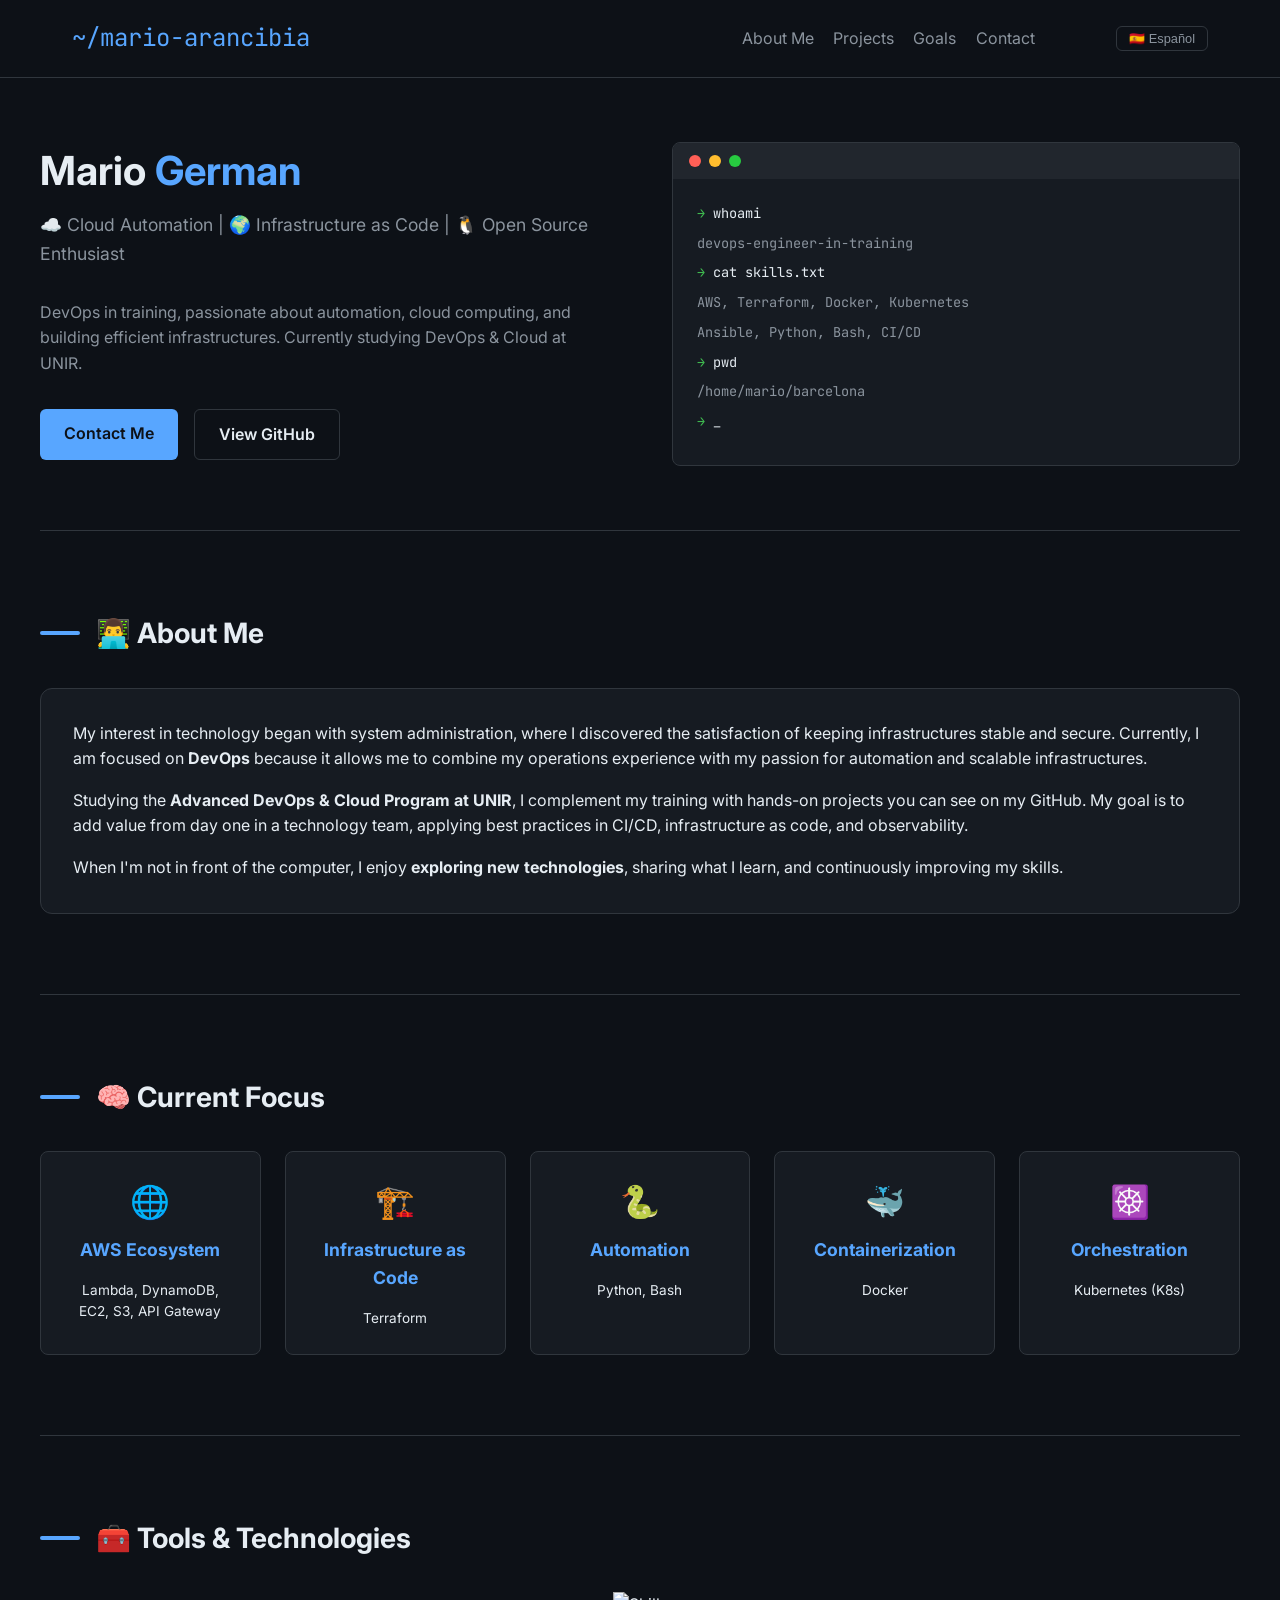
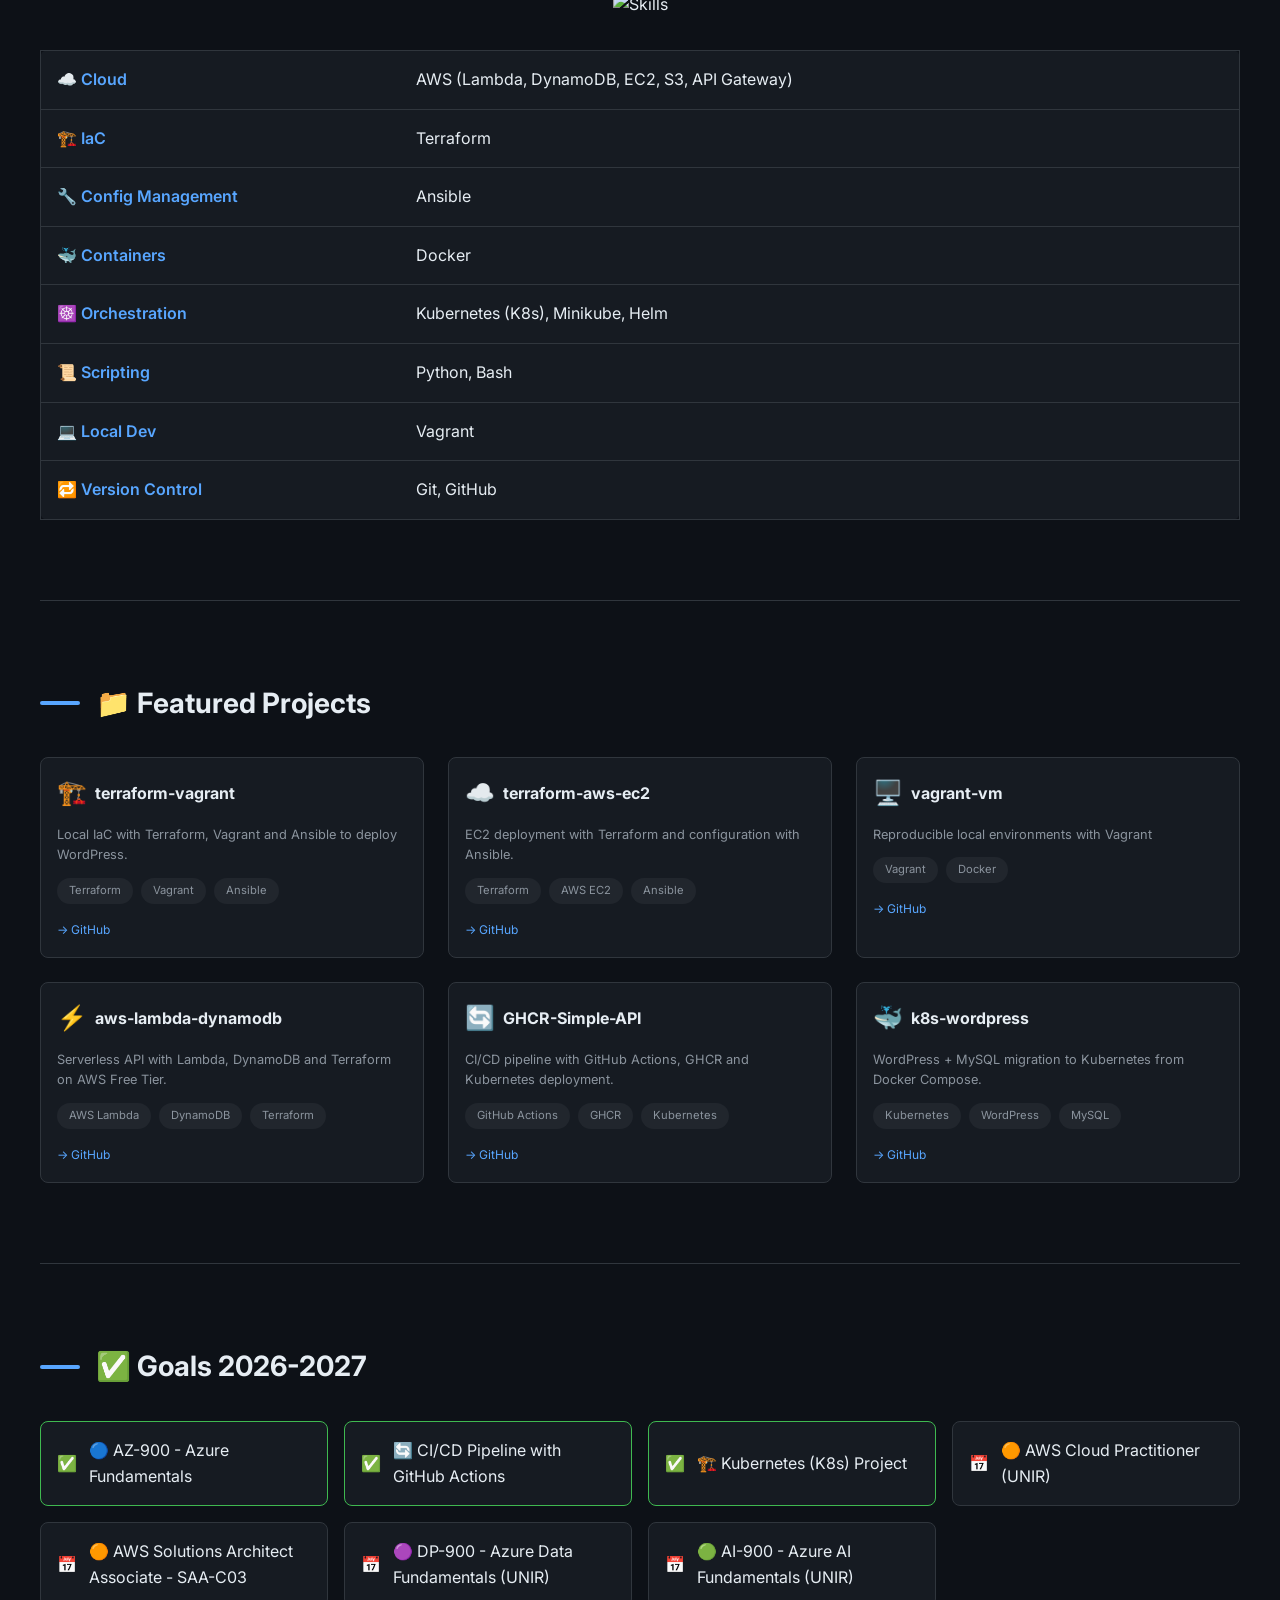
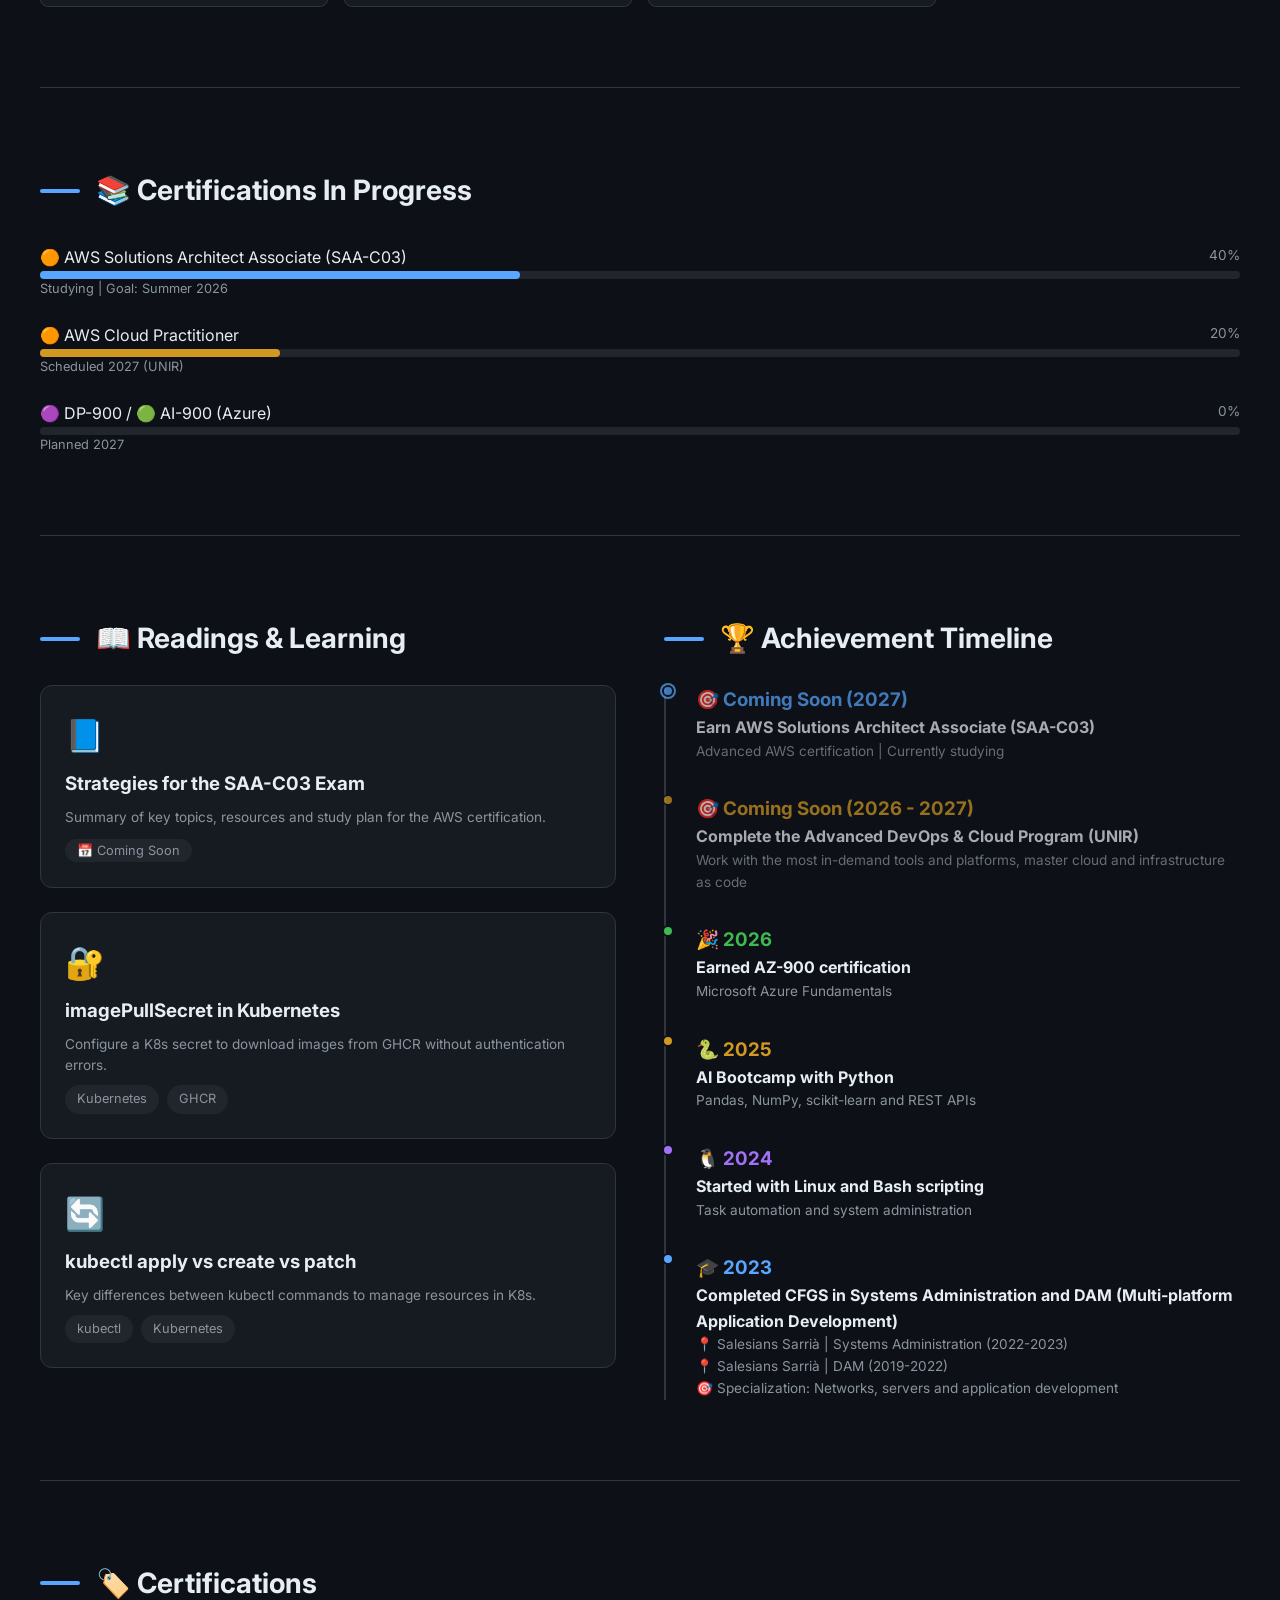
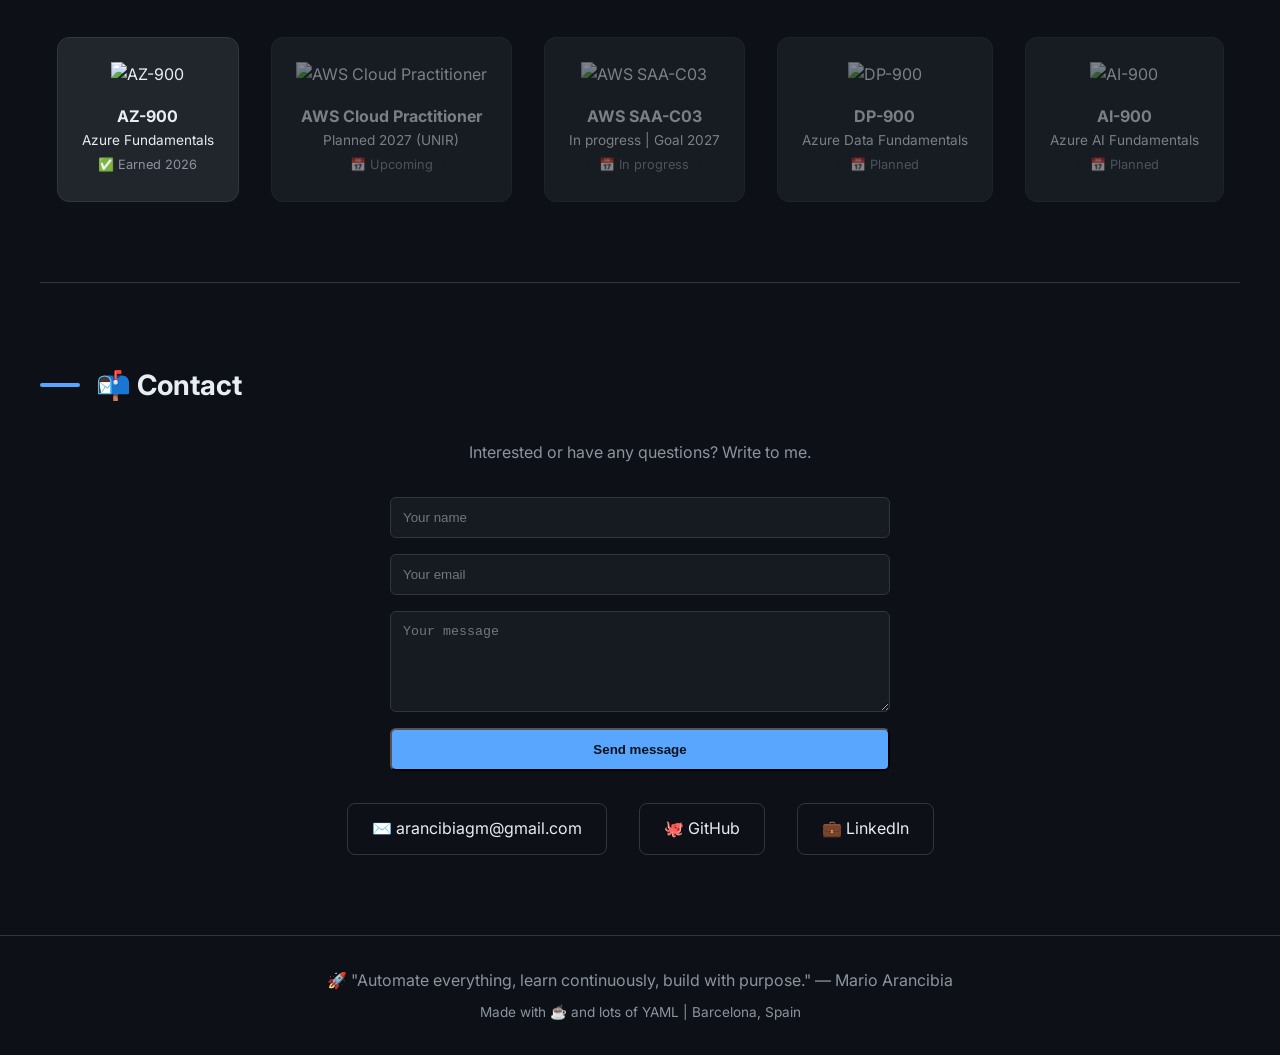
==== html/index_en.html @ 6af10bf9 "organize" ====
<!DOCTYPE html>
<html lang="en">
<head>
    <meta charset="UTF-8">
    <meta name="viewport" content="width=device-width, initial-scale=1.0">
    <meta name="description" content="Mario Arancibia Portfolio - DevOps in training with real projects in AWS, Kubernetes, Terraform and CI/CD">
    <title>Mario Arancibia | DevOps in training</title>
    <link rel="preconnect" href="https://fonts.googleapis.com">
    <link href="https://fonts.googleapis.com/css2?family=JetBrains+Mono:wght@400;700&family=Inter:wght@400;600;700&display=swap" rel="stylesheet">
    <link rel="stylesheet" href="../../css/styles.css">
    <style>
        .lang-selector {
            display: flex;
            gap: 0.5rem;
            margin-left: auto;
            align-items: center;
        }
        .lang-btn {
            background: transparent;
            border: 1px solid var(--border);
            border-radius: 6px;
            padding: 0.25rem 0.75rem;
            font-size: 0.8rem;
            cursor: pointer;
            color: var(--text-secondary);
            transition: all 0.2s ease;
        }
        .lang-btn:hover {
            border-color: var(--accent);
            color: var(--accent);
        }
    </style>
</head>
<body>
    <header>
        <nav class="container">
            <a href="#" class="logo">~/mario-arancibia</a>
            <ul class="nav-links">
                <li><a href="#about">About Me</a></li>
                <li><a href="#projects">Projects</a></li>
                <li><a href="#goals">Goals</a></li>
                <li><a href="#contact">Contact</a></li>
            </ul>
            <div class="lang-selector">
                <button class="lang-btn" id="btn-es">🇪🇸 Español</button>
            </div>
        </nav>
    </header>
    <main>
                <div id="content-en" class="lang-en">
            <section class="hero container">
                <div class="hero-content">
                    <h1>Mario <span>German</span></h1>
                    <p>☁️ Cloud Automation | 🌍 Infrastructure as Code | 🐧 Open Source Enthusiast</p>
                    <p style="font-size: 1rem;">DevOps in training, passionate about automation, cloud computing, and building efficient infrastructures. Currently studying DevOps & Cloud at UNIR.</p>
                    <div style="display: flex; gap: 1rem; margin-top: 1.5rem;">
                        <a href="#contact" class="btn btn-primary">Contact Me</a>
                        <a href="https://github.com/MarioAran" target="_blank" class="btn btn-outline">View GitHub</a>
                    </div>
                </div>
                <div class="terminal">
                    <div class="terminal-header">
                        <div class="terminal-dot red"></div>
                        <div class="terminal-dot yellow"></div>
                        <div class="terminal-dot green"></div>
                    </div>
                    <div class="terminal-body">
                        <div class="terminal-line"><span class="prompt">→ </span><span class="command">whoami</span></div>
                        <div class="terminal-line output">devops-engineer-in-training</div>
                        <div class="terminal-line"><span class="prompt">→ </span><span class="command">cat skills.txt</span></div>
                        <div class="terminal-line output">AWS, Terraform, Docker, Kubernetes</div>
                        <div class="terminal-line output">Ansible, Python, Bash, CI/CD</div>
                        <div class="terminal-line"><span class="prompt">→ </span><span class="command">pwd</span></div>
                        <div class="terminal-line output">/home/mario/barcelona</div>
                        <div class="terminal-line"><span class="prompt">→ </span><span class="command" style="animation: blink 1s infinite;">_</span></div>
                    </div>
                </div>
            </section>

            <!-- About Me -->
            <section id="about" class="section container">
                <h2 class="section-title">👨‍💻 About Me</h2>
                <div style="background: var(--bg-secondary); border: 1px solid var(--border); border-radius: 12px; padding: 2rem;">
                    <p style="margin-bottom: 1rem; line-height: 1.6;">My interest in technology began with system administration, where I discovered the satisfaction of keeping infrastructures stable and secure. Currently, I am focused on <strong>DevOps</strong> because it allows me to combine my operations experience with my passion for automation and scalable infrastructures.</p>
                    <p style="margin-bottom: 1rem; line-height: 1.6;">Studying the <strong>Advanced DevOps & Cloud Program at UNIR</strong>, I complement my training with hands-on projects you can see on my GitHub. My goal is to add value from day one in a technology team, applying best practices in CI/CD, infrastructure as code, and observability.</p>
                    <p style="line-height: 1.6;">When I'm not in front of the computer, I enjoy <strong>exploring new technologies</strong>, sharing what I learn, and continuously improving my skills.</p>
                </div>
            </section>

            <!-- Current Focus -->
            <section id="focus" class="section container">
                <h2 class="section-title">🧠 Current Focus</h2>
                <div class="skills-grid" style="grid-template-columns: repeat(auto-fit, minmax(200px, 1fr));">
                    <div class="skill-card" style="text-align: center;"><span style="font-size: 2rem;">🌐</span><h3 style="margin-top: 0.5rem;">AWS Ecosystem</h3><p style="font-size: 0.85rem;">Lambda, DynamoDB, EC2, S3, API Gateway</p></div>
                    <div class="skill-card" style="text-align: center;"><span style="font-size: 2rem;">🏗️</span><h3 style="margin-top: 0.5rem;">Infrastructure as Code</h3><p style="font-size: 0.85rem;">Terraform</p></div>
                    <div class="skill-card" style="text-align: center;"><span style="font-size: 2rem;">🐍</span><h3 style="margin-top: 0.5rem;">Automation</h3><p style="font-size: 0.85rem;">Python, Bash</p></div>
                    <div class="skill-card" style="text-align: center;"><span style="font-size: 2rem;">🐳</span><h3 style="margin-top: 0.5rem;">Containerization</h3><p style="font-size: 0.85rem;">Docker</p></div>
                    <div class="skill-card" style="text-align: center;"><span style="font-size: 2rem;">☸️</span><h3 style="margin-top: 0.5rem;">Orchestration</h3><p style="font-size: 0.85rem;">Kubernetes (K8s)</p></div>
                </div>
            </section>

            <!-- Skills -->
            <section id="skills" class="section container">
                <h2 class="section-title">🧰 Tools & Technologies</h2>
                <div style="text-align: center; margin-bottom: 2rem;">
                    <img src="https://skillicons.dev/icons?i=aws,terraform,ansible,docker,k8s,python,bash,linux,vscode,github,git" alt="Skills">
                </div>
                <table class="stack-table"><tbody>
                    <tr><th>☁️ Cloud</th><td>AWS (Lambda, DynamoDB, EC2, S3, API Gateway)</td></tr>
                    <tr><th>🏗️ IaC</th><td>Terraform</td></tr>
                    <tr><th>🔧 Config Management</th><td>Ansible</td></tr>
                    <tr><th>🐳 Containers</th><td>Docker</td></tr>
                    <tr><th>☸️ Orchestration</th><td>Kubernetes (K8s), Minikube, Helm</td></tr>
                    <tr><th>📜 Scripting</th><td>Python, Bash</td></tr>
                    <tr><th>💻 Local Dev</th><td>Vagrant</td></tr>
                    <tr><th>🔁 Version Control</th><td>Git, GitHub</td></tr>
                </tbody></table>
            </section>

            <!-- Featured Projects (same structure, English text) -->
            <section id="projects" class="section container">
                <h2 class="section-title">📁 Featured Projects</h2>
                <div class="projects-grid">
                    <div class="project-card"><div style="display: flex; align-items: center; gap: 0.5rem; margin-bottom: 0.75rem;"><span style="font-size: 1.5rem;">🏗️</span><h3 style="font-size: 1rem; margin: 0;">terraform-vagrant</h3></div><p style="font-size: 0.8rem; color: var(--text-secondary); margin-bottom: 0.75rem;">Local IaC with Terraform, Vagrant and Ansible to deploy WordPress.</p><div class="skill-tags" style="margin-bottom: 0.75rem;"><span class="tag" style="font-size: 0.7rem;">Terraform</span><span class="tag" style="font-size: 0.7rem;">Vagrant</span><span class="tag" style="font-size: 0.7rem;">Ansible</span></div><div class="project-links"><a href="https://github.com/MarioAran/terraform-vagrant" target="_blank">→ GitHub</a></div></div>
                    <div class="project-card"><div style="display: flex; align-items: center; gap: 0.5rem; margin-bottom: 0.75rem;"><span style="font-size: 1.5rem;">☁️</span><h3 style="font-size: 1rem; margin: 0;">terraform-aws-ec2</h3></div><p style="font-size: 0.8rem; color: var(--text-secondary); margin-bottom: 0.75rem;">EC2 deployment with Terraform and configuration with Ansible.</p><div class="skill-tags" style="margin-bottom: 0.75rem;"><span class="tag" style="font-size: 0.7rem;">Terraform</span><span class="tag" style="font-size: 0.7rem;">AWS EC2</span><span class="tag" style="font-size: 0.7rem;">Ansible</span></div><div class="project-links"><a href="https://github.com/MarioAran/terraform-aws-ec2-provisioning" target="_blank">→ GitHub</a></div></div>
                    <div class="project-card"><div style="display: flex; align-items: center; gap: 0.5rem; margin-bottom: 0.75rem;"><span style="font-size: 1.5rem;">🖥️</span><h3 style="font-size: 1rem; margin: 0;">vagrant-vm</h3></div><p style="font-size: 0.8rem; color: var(--text-secondary); margin-bottom: 0.75rem;">Reproducible local environments with Vagrant</p><div class="skill-tags" style="margin-bottom: 0.75rem;"><span class="tag" style="font-size: 0.7rem;">Vagrant</span><span class="tag" style="font-size: 0.7rem;">Docker</span></div><div class="project-links"><a href="https://github.com/MarioAran/vagrant-vm" target="_blank">→ GitHub</a></div></div>
                    <div class="project-card"><div style="display: flex; align-items: center; gap: 0.5rem; margin-bottom: 0.75rem;"><span style="font-size: 1.5rem;">⚡</span><h3 style="font-size: 1rem; margin: 0;">aws-lambda-dynamodb</h3></div><p style="font-size: 0.8rem; color: var(--text-secondary); margin-bottom: 0.75rem;">Serverless API with Lambda, DynamoDB and Terraform on AWS Free Tier.</p><div class="skill-tags" style="margin-bottom: 0.75rem;"><span class="tag" style="font-size: 0.7rem;">AWS Lambda</span><span class="tag" style="font-size: 0.7rem;">DynamoDB</span><span class="tag" style="font-size: 0.7rem;">Terraform</span></div><div class="project-links"><a href="https://github.com/MarioAran/aws-lambda-dynamodb" target="_blank">→ GitHub</a></div></div>
                    <div class="project-card"><div style="display: flex; align-items: center; gap: 0.5rem; margin-bottom: 0.75rem;"><span style="font-size: 1.5rem;">🔄</span><h3 style="font-size: 1rem; margin: 0;">GHCR-Simple-API</h3></div><p style="font-size: 0.8rem; color: var(--text-secondary); margin-bottom: 0.75rem;">CI/CD pipeline with GitHub Actions, GHCR and Kubernetes deployment.</p><div class="skill-tags" style="margin-bottom: 0.75rem;"><span class="tag" style="font-size: 0.7rem;">GitHub Actions</span><span class="tag" style="font-size: 0.7rem;">GHCR</span><span class="tag" style="font-size: 0.7rem;">Kubernetes</span></div><div class="project-links"><a href="https://github.com/MarioAran/GHCR-Simple-API" target="_blank">→ GitHub</a></div></div>
                    <div class="project-card"><div style="display: flex; align-items: center; gap: 0.5rem; margin-bottom: 0.75rem;"><span style="font-size: 1.5rem;">🐳</span><h3 style="font-size: 1rem; margin: 0;">k8s-wordpress</h3></div><p style="font-size: 0.8rem; color: var(--text-secondary); margin-bottom: 0.75rem;">WordPress + MySQL migration to Kubernetes from Docker Compose.</p><div class="skill-tags" style="margin-bottom: 0.75rem;"><span class="tag" style="font-size: 0.7rem;">Kubernetes</span><span class="tag" style="font-size: 0.7rem;">WordPress</span><span class="tag" style="font-size: 0.7rem;">MySQL</span></div><div class="project-links"><a href="https://github.com/MarioAran/k8s-wordpress" target="_blank">→ GitHub</a></div></div>
                </div>
            </section>

            <!-- Goals 2026-2027 -->
            <section id="goals" class="section container">
                <h2 class="section-title">✅ Goals 2026-2027</h2>
                <div class="goals-grid">
                    <div class="goal-item completed"><span>✅</span><span>🔵 AZ-900 - Azure Fundamentals</span></div>
                    <div class="goal-item completed"><span>✅</span><span>🔄 CI/CD Pipeline with GitHub Actions</span></div>
                    <div class="goal-item completed"><span>✅</span><span>🏗️ Kubernetes (K8s) Project</span></div>
                    <div class="goal-item"><span>📅</span><span>🟠 AWS Cloud Practitioner (UNIR)</span></div>
                    <div class="goal-item"><span>📅</span><span>🟠 AWS Solutions Architect Associate - SAA-C03</span></div>
                    <div class="goal-item"><span>📅</span><span>🟣 DP-900 - Azure Data Fundamentals (UNIR)</span></div>
                    <div class="goal-item"><span>📅</span><span>🟢 AI-900 - Azure AI Fundamentals (UNIR)</span></div>
                </div>
            </section>

            <!-- In Progress Certifications -->
            <section id="cert-progress" class="section container">
                <h2 class="section-title">📚 Certifications In Progress</h2>
                <div style="display: flex; flex-direction: column; gap: 1.5rem;">
                    <div><div style="display: flex; justify-content: space-between;"><span>🟠 AWS Solutions Architect Associate (SAA-C03)</span><span style="color: var(--text-secondary); font-size: 0.85rem;">40%</span></div><div style="background: var(--bg-card); border-radius: 20px; height: 8px;"><div style="width: 40%; background: var(--accent); height: 100%; border-radius: 20px;"></div></div><p style="color: var(--text-secondary); font-size: 0.8rem;">Studying | Goal: Summer 2026</p></div>
                    <div><div style="display: flex; justify-content: space-between;"><span>🟠 AWS Cloud Practitioner</span><span style="color: var(--text-secondary); font-size: 0.85rem;">20%</span></div><div style="background: var(--bg-card); border-radius: 20px; height: 8px;"><div style="width: 20%; background: var(--accent-orange); height: 100%; border-radius: 20px;"></div></div><p style="color: var(--text-secondary); font-size: 0.8rem;">Scheduled 2027 (UNIR)</p></div>
                    <div><div style="display: flex; justify-content: space-between;"><span>🟣 DP-900 / 🟢 AI-900 (Azure)</span><span style="color: var(--text-secondary); font-size: 0.85rem;">0%</span></div><div style="background: var(--bg-card); border-radius: 20px; height: 8px;"><div style="width: 0%; background: var(--accent-purple); height: 100%; border-radius: 20px;"></div></div><p style="color: var(--text-secondary); font-size: 0.8rem;">Planned 2027</p></div>
                </div>
            </section>

            <!-- Readings & Learning + Timeline (abbreviated for English) -->
            <section class="section container">
                <div style="display: grid; grid-template-columns: repeat(2, 1fr); gap: 3rem;">
                    <div>
                        <h2 class="section-title" style="margin-bottom: 1.5rem;">📖 Readings & Learning</h2>
                        <div style="display: flex; flex-direction: column; gap: 1.5rem;">
                            <div style="background: var(--bg-secondary); border: 1px solid var(--border); border-radius: 12px; padding: 1.5rem;">
                                <div style="font-size: 2rem;">📘</div>
                                <h3 style="margin-top: 0.5rem;">Strategies for the SAA-C03 Exam</h3>
                                <p style="color: var(--text-secondary); font-size: 0.85rem; margin: 0.5rem 0;">Summary of key topics, resources and study plan for the AWS certification.</p>
                                <span class="tag">📅 Coming Soon</span>
                            </div>
                            <div style="background: var(--bg-secondary); border: 1px solid var(--border); border-radius: 12px; padding: 1.5rem;">
                                <div style="font-size: 2rem;">🔐</div>
                                <h3 style="margin-top: 0.5rem;">imagePullSecret in Kubernetes</h3>
                                <p style="color: var(--text-secondary); font-size: 0.85rem; margin: 0.5rem 0;">Configure a K8s secret to download images from GHCR without authentication errors.</p>
                                <div class="skill-tags"><span class="tag">Kubernetes</span><span class="tag">GHCR</span></div>
                            </div>
                            <div style="background: var(--bg-secondary); border: 1px solid var(--border); border-radius: 12px; padding: 1.5rem;">
                                <div style="font-size: 2rem;">🔄</div>
                                <h3 style="margin-top: 0.5rem;">kubectl apply vs create vs patch</h3>
                                <p style="color: var(--text-secondary); font-size: 0.85rem; margin: 0.5rem 0;">Key differences between kubectl commands to manage resources in K8s.</p>
                                <div class="skill-tags"><span class="tag">kubectl</span><span class="tag">Kubernetes</span></div>
                            </div>
                        </div>
                    </div>
                    <div>
                        <h2 class="section-title" style="margin-bottom: 1.5rem;">🏆 Achievement Timeline</h2>
                        <div style="position: relative; padding-left: 2rem;">
                            <div style="position: absolute; left: 0; top: 0; bottom: 0; width: 2px; background: var(--border);"></div>
                            <div style="position: relative; margin-bottom: 2rem; opacity: 0.7;">
                                <div style="position: absolute; left: -2.1rem; top: 0; width: 12px; height: 12px; background: var(--accent); border-radius: 50%; border: 2px solid var(--bg-primary); box-shadow: 0 0 0 2px var(--accent);"></div>
                                <h3 style="color: var(--accent);">🎯 Coming Soon (2027)</h3>
                                <p><strong>Earn AWS Solutions Architect Associate (SAA-C03)</strong></p>
                                <p style="color: var(--text-secondary); font-size: 0.85rem;">Advanced AWS certification | Currently studying</p>
                            </div>
                            <div style="position: relative; margin-bottom: 2rem; opacity: 0.7;">
                                <div style="position: absolute; left: -2.1rem; top: 0; width: 12px; height: 12px; background: var(--accent-orange); border-radius: 50%; border: 2px solid var(--bg-primary);"></div>
                                <h3 style="color: var(--accent-orange);">🎯 Coming Soon (2026 - 2027)</h3>
                                <p><strong>Complete the Advanced DevOps & Cloud Program (UNIR)</strong></p>
                                <p style="color: var(--text-secondary); font-size: 0.85rem;">Work with the most in-demand tools and platforms, master cloud and infrastructure as code</p>
                            </div>
                            <div style="position: relative; margin-bottom: 2rem;">
                                <div style="position: absolute; left: -2.1rem; top: 0; width: 12px; height: 12px; background: var(--accent-green); border-radius: 50%; border: 2px solid var(--bg-primary);"></div>
                                <h3 style="color: var(--accent-green);">🎉 2026</h3>
                                <p><strong>Earned AZ-900 certification</strong></p>
                                <p style="color: var(--text-secondary); font-size: 0.85rem;">Microsoft Azure Fundamentals</p>
                            </div>
                            <div style="position: relative; margin-bottom: 2rem;">
                                <div style="position: absolute; left: -2.1rem; top: 0; width: 12px; height: 12px; background: var(--accent-orange); border-radius: 50%; border: 2px solid var(--bg-primary);"></div>
                                <h3 style="color: var(--accent-orange);">🐍 2025</h3>
                                <p><strong>AI Bootcamp with Python</strong></p>
                                <p style="color: var(--text-secondary); font-size: 0.85rem;">Pandas, NumPy, scikit-learn and REST APIs</p>
                            </div>
                            <div style="position: relative; margin-bottom: 2rem;">
                                <div style="position: absolute; left: -2.1rem; top: 0; width: 12px; height: 12px; background: var(--accent-purple); border-radius: 50%; border: 2px solid var(--bg-primary);"></div>
                                <h3 style="color: var(--accent-purple);">🐧 2024</h3>
                                <p><strong>Started with Linux and Bash scripting</strong></p>
                                <p style="color: var(--text-secondary); font-size: 0.85rem;">Task automation and system administration</p>
                            </div>
                            <div style="position: relative;">
                                <div style="position: absolute; left: -2.1rem; top: 0; width: 12px; height: 12px; background: var(--accent); border-radius: 50%; border: 2px solid var(--bg-primary);"></div>
                                <h3 style="color: var(--accent);">🎓 2023</h3>
                                <p><strong>Completed CFGS in Systems Administration and DAM (Multi-platform Application Development)</strong></p>
                                <p style="color: var(--text-secondary); font-size: 0.85rem;">📍 Salesians Sarrià | Systems Administration (2022-2023)<br>📍 Salesians Sarrià | DAM (2019-2022)<br>🎯 Specialization: Networks, servers and application development</p>
                            </div>
                        </div>
                    </div>
                </div>
            </section>

            <!-- Certifications -->
            <section id="certifications" class="section container">
                <h2 class="section-title">🏷️ Certifications</h2>
                <div style="display: flex; flex-wrap: wrap; gap: 2rem; justify-content: center;">
                    <div class="certificate-badge">
                        <img src="https://images.credly.com/size/340x340/images/be8fcaeb-c769-4858-b567-ffaaa73ce8cf/image.png" alt="AZ-900" width="100">
                        <h4>AZ-900</h4>
                        <p style="font-size: 0.85rem;">Azure Fundamentals</p>
                        <span class="tag">✅ Earned 2026</span>
                    </div>
                    <div class="certificate-badge" style="opacity: 0.5;">
                        <img src="https://miro.medium.com/v2/resize:fit:1200/format:webp/0*QmwLN0c1n0hTBziU.png" alt="AWS Cloud Practitioner" width="100">
                        <h4>AWS Cloud Practitioner</h4>
                        <p style="font-size: 0.85rem;">Planned 2027 (UNIR)</p>
                        <span class="tag">📅 Upcoming</span>
                    </div>
                    <div class="certificate-badge" style="opacity: 0.5;">
                        <img src="https://img-c.udemycdn.com/open-badges/v2/badge-class/1641170563/image8965422010918071331.png" alt="AWS SAA-C03" width="100">
                        <h4>AWS SAA-C03</h4>
                        <p style="font-size: 0.85rem;">In progress | Goal 2027</p>
                        <span class="tag">📅 In progress</span>
                    </div>
                    <div class="certificate-badge" style="opacity: 0.5;">
                        <img src="https://img-c.udemycdn.com/open-badges/v2/badge-class/1102602181/azure-data-fundamentals-600x60010537519379605356050.png" alt="DP-900" width="100">
                        <h4>DP-900</h4>
                        <p style="font-size: 0.85rem;">Azure Data Fundamentals</p>
                        <span class="tag">📅 Planned</span>
                    </div>
                    <div class="certificate-badge" style="opacity: 0.5;">
                        <img src="https://img-c.udemycdn.com/open-badges/v2/badge-class/1746771307/azure-ai-fundamentals-600x60015122646114520842826.png" alt="AI-900" width="100">
                        <h4>AI-900</h4>
                        <p style="font-size: 0.85rem;">Azure AI Fundamentals</p>
                        <span class="tag">📅 Planned</span>
                    </div>
                </div>
            </section>

            <!-- Contact -->
            <section id="contact" class="section container">
                <h2 class="section-title">📬 Contact</h2>
                <div class="contact-content">
                    <p>Interested or have any questions? Write to me.</p>
                    <form action="https://formspree.io/f/mojbawaj" method="POST" style="display: flex; flex-direction: column; gap: 1rem; max-width: 500px; margin: 2rem auto;">
                        <input type="text" name="nombre" placeholder="Your name" required style="padding: 0.75rem; border-radius: 6px; border: 1px solid var(--border); background: var(--bg-secondary); color: var(--text-primary);">
                        <input type="email" name="email" placeholder="Your email" required style="padding: 0.75rem; border-radius: 6px; border: 1px solid var(--border); background: var(--bg-secondary); color: var(--text-primary);">
                        <textarea name="mensaje" placeholder="Your message" rows="5" required style="padding: 0.75rem; border-radius: 6px; border: 1px solid var(--border); background: var(--bg-secondary); color: var(--text-primary);"></textarea>
                        <button type="submit" class="btn btn-primary" style="cursor: pointer;">Send message</button>
                    </form>
                    <div class="contact-links">
                        <a href="mailto:arancibiagm@gmail.com" class="contact-link">✉️ arancibiagm@gmail.com</a>
                        <a href="https://github.com/MarioAran" target="_blank" class="contact-link">🐙 GitHub</a>
                        <a href="https://linkedin.com/in/mario-german-arancibia-perez" target="_blank" class="contact-link">💼 LinkedIn</a>
                    </div>
                </div>
            </section>
        </div>
    </main>

    <footer>
        <div class="container">
            <p>🚀 "Automate everything, learn continuously, build with purpose." — Mario Arancibia</p>
            <p style="margin-top: 0.5rem; font-size: 0.85rem;">Made with ☕ and lots of YAML | Barcelona, Spain</p>
        </div>
    </footer>

    <script>
        document.getElementById('btn-es').addEventListener('click', () => {
            localStorage.setItem('preferredLang', 'es');
            window.location.href = 'index_es.html';
        });
    </script>
</body>
</html>
---- css/styles.css ----
:root {
    --bg-primary: #0d1117;
    --bg-secondary: #161b22;
    --bg-card: #21262d;
    --text-primary: #e6edf3;
    --text-secondary: #8b949e;
    --accent: #58a6ff;
    --accent-green: #3fb950;
    --accent-purple: #a371f7;
    --accent-orange: #d29922;
    --border: #30363d;
}

* {
    margin: 0;
    padding: 0;
    box-sizing: border-box;
}

body {
    font-family: 'Inter', sans-serif;
    background: var(--bg-primary);
    color: var(--text-primary);
    line-height: 1.6;
}

.container {
    max-width: 1200px;
    margin: 0 auto;
    padding: 0 2rem;
}

/* Header */
header {
    padding: 1.2rem 0;
    border-bottom: 1px solid var(--border);
    position: sticky;
    top: 0;
    background: var(--bg-primary);
    z-index: 100;
}

nav {
    display: flex;
    justify-content: space-between;
    align-items: center;
}

.logo {
    font-family: 'JetBrains Mono', monospace;
    font-size: 1.5rem;
    padding-right: 18em;

    color: var(--accent);
    text-decoration: none;
}

.nav-links {
    display: flex;
    gap: 1.2rem;
    list-style: none;
}

.nav-links a {
    color: var(--text-secondary);
    text-decoration: none;
    transition: color 0.3s;
}

.nav-links a:hover {
    color: var(--accent);
}

/* Hero */
.hero {
    padding: 4rem 0;
    display: grid;
    grid-template-columns: 1fr 1fr;
    gap: 4rem;
    align-items: center;
}

.hero-content h1 {
    font-size: 2.5rem;
    margin-bottom: 1rem;
    line-height: 1.2;
}

.hero-content h1 span {
    color: var(--accent);
}

.hero-content p {
    font-size: 1.1rem;
    color: var(--text-secondary);
    margin-bottom: 2rem;
}

/* Terminal */
.terminal {
    background: var(--bg-secondary);
    border: 1px solid var(--border);
    border-radius: 8px;
    overflow: hidden;
    font-family: 'JetBrains Mono', monospace;
    font-size: 0.85rem;
}

.terminal-header {
    background: var(--bg-card);
    padding: 0.75rem 1rem;
    display: flex;
    gap: 0.5rem;
}

.terminal-dot {
    width: 12px;
    height: 12px;
    border-radius: 50%;
}

.terminal-dot.red { background: #ff5f56; }
.terminal-dot.yellow { background: #ffbd2e; }
.terminal-dot.green { background: #27ca40; }

.terminal-body {
    padding: 1.5rem;
}

.terminal-line {
    margin-bottom: 0.5rem;
}

.prompt {
    color: var(--accent-green);
}

.command {
    color: var(--text-primary);
}

.output {
    color: var(--text-secondary);
}

@keyframes blink {
    0%, 100% { opacity: 1; }
    50% { opacity: 0; }
}

/* Sections */
.section {
    padding: 5rem 0;
    border-top: 1px solid var(--border);
}

.section-title {
    font-size: 1.75rem;
    margin-bottom: 2rem;
    display: flex;
    align-items: center;
    gap: 1rem;
}

.section-title::before {
    content: '';
    width: 40px;
    height: 4px;
    background: var(--accent);
    border-radius: 2px;
}

/* Skills Grid */
.skills-grid {
    display: grid;
    grid-template-columns: repeat(auto-fit, minmax(280px, 1fr));
    gap: 1.5rem;
}

.skill-card {
    background: var(--bg-secondary);
    border: 1px solid var(--border);
    border-radius: 8px;
    padding: 1.5rem;
    transition: transform 0.3s, border-color 0.3s;
}

.skill-card:hover {
    transform: translateY(-4px);
    border-color: var(--accent);
}

.skill-card h3 {
    color: var(--accent);
    margin-bottom: 1rem;
    font-size: 1.1rem;
}

.skill-tags {
    display: flex;
    flex-wrap: wrap;
    gap: 0.5rem;
}

.tag {
    background: var(--bg-card);
    padding: 0.25rem 0.75rem;
    border-radius: 20px;
    font-size: 0.8rem;
    color: var(--text-secondary);
}

/* Stack Table */
.stack-table {
    background: var(--bg-secondary);
    border: 1px solid var(--border);
    border-radius: 8px;
    width: 100%;
    border-collapse: collapse;
}

.stack-table th, .stack-table td {
    padding: 1rem;
    text-align: left;
    border-bottom: 1px solid var(--border);
}

.stack-table th {
    color: var(--accent);
    font-weight: 600;
    width: 30%;
}

.stack-table tr:last-child td {
    border-bottom: none;
}

/* Projects Grid */
.projects-grid {
    display: grid;
    grid-template-columns: repeat(3, 1fr);
    gap: 1.5rem;
}

.project-card {
    background: var(--bg-secondary);
    border: 1px solid var(--border);
    border-radius: 8px;
    padding: 1rem;
    transition: transform 0.3s;
}

.project-card:hover {
    transform: translateY(-4px);
}

.project-links a {
    color: var(--accent);
    text-decoration: none;
    font-size: 0.75rem;
}

.project-links a:hover {
    text-decoration: underline;
}

/* Goals */
.goals-grid {
    display: grid;
    grid-template-columns: repeat(auto-fit, minmax(250px, 1fr));
    gap: 1rem;
}

.goal-item {
    background: var(--bg-secondary);
    border: 1px solid var(--border);
    border-radius: 8px;
    padding: 1rem;
    display: flex;
    align-items: center;
    gap: 0.75rem;
}

.goal-item.completed {
    border-color: var(--accent-green);
}

/* Certificate Badge */
.certificate-badge {
    display: inline-block;
    background: var(--bg-card);
    border: 1px solid var(--border);
    border-radius: 12px;
    padding: 1.5rem;
    text-align: center;
    transition: transform 0.3s;
}

.certificate-badge:hover {
    transform: translateY(-4px);
    border-color: var(--accent);
}

.certificate-badge img {
    width: 100px;
    margin-bottom: 1rem;
}

/* Contact */
.contact-content {
    text-align: center;
    max-width: 600px;
    margin: 0 auto;
}

.contact-content p {
    color: var(--text-secondary);
    margin-bottom: 2rem;
}

.contact-links {
    display: flex;
    justify-content: center;
    gap: 2rem;
    flex-wrap: wrap;
}

.contact-link {
    display: flex;
    align-items: center;
    gap: 0.5rem;
    color: var(--text-primary);
    text-decoration: none;
    padding: 0.75rem 1.5rem;
    border: 1px solid var(--border);
    border-radius: 8px;
    transition: all 0.3s;
}

.contact-link:hover {
    border-color: var(--accent);
    color: var(--accent);
}

/* Buttons */
.btn {
    display: inline-block;
    padding: 0.75rem 1.5rem;
    border-radius: 6px;
    text-decoration: none;
    font-weight: 600;
    transition: all 0.3s;
}

.btn-primary {
    background: var(--accent);
    color: var(--bg-primary);
}

.btn-primary:hover {
    opacity: 0.9;
}

.btn-outline {
    border: 1px solid var(--border);
    color: var(--text-primary);
}

.btn-outline:hover {
    border-color: var(--accent);
    color: var(--accent);
}

/* Responsive */
@media (max-width: 768px) {
    .hero {
        grid-template-columns: 1fr;
        padding: 2rem 0;
    }

    .hero-content h1 {
        font-size: 2rem;
    }

    .nav-links {
        display: none;
    }

    .projects-grid {
        grid-template-columns: 1fr;
    }

    .contact-links {
        flex-direction: column;
        align-items: stretch;
    }
}

footer {
    padding: 2rem 0;
    border-top: 1px solid var(--border);
    text-align: center;
    color: var(--text-secondary);
}
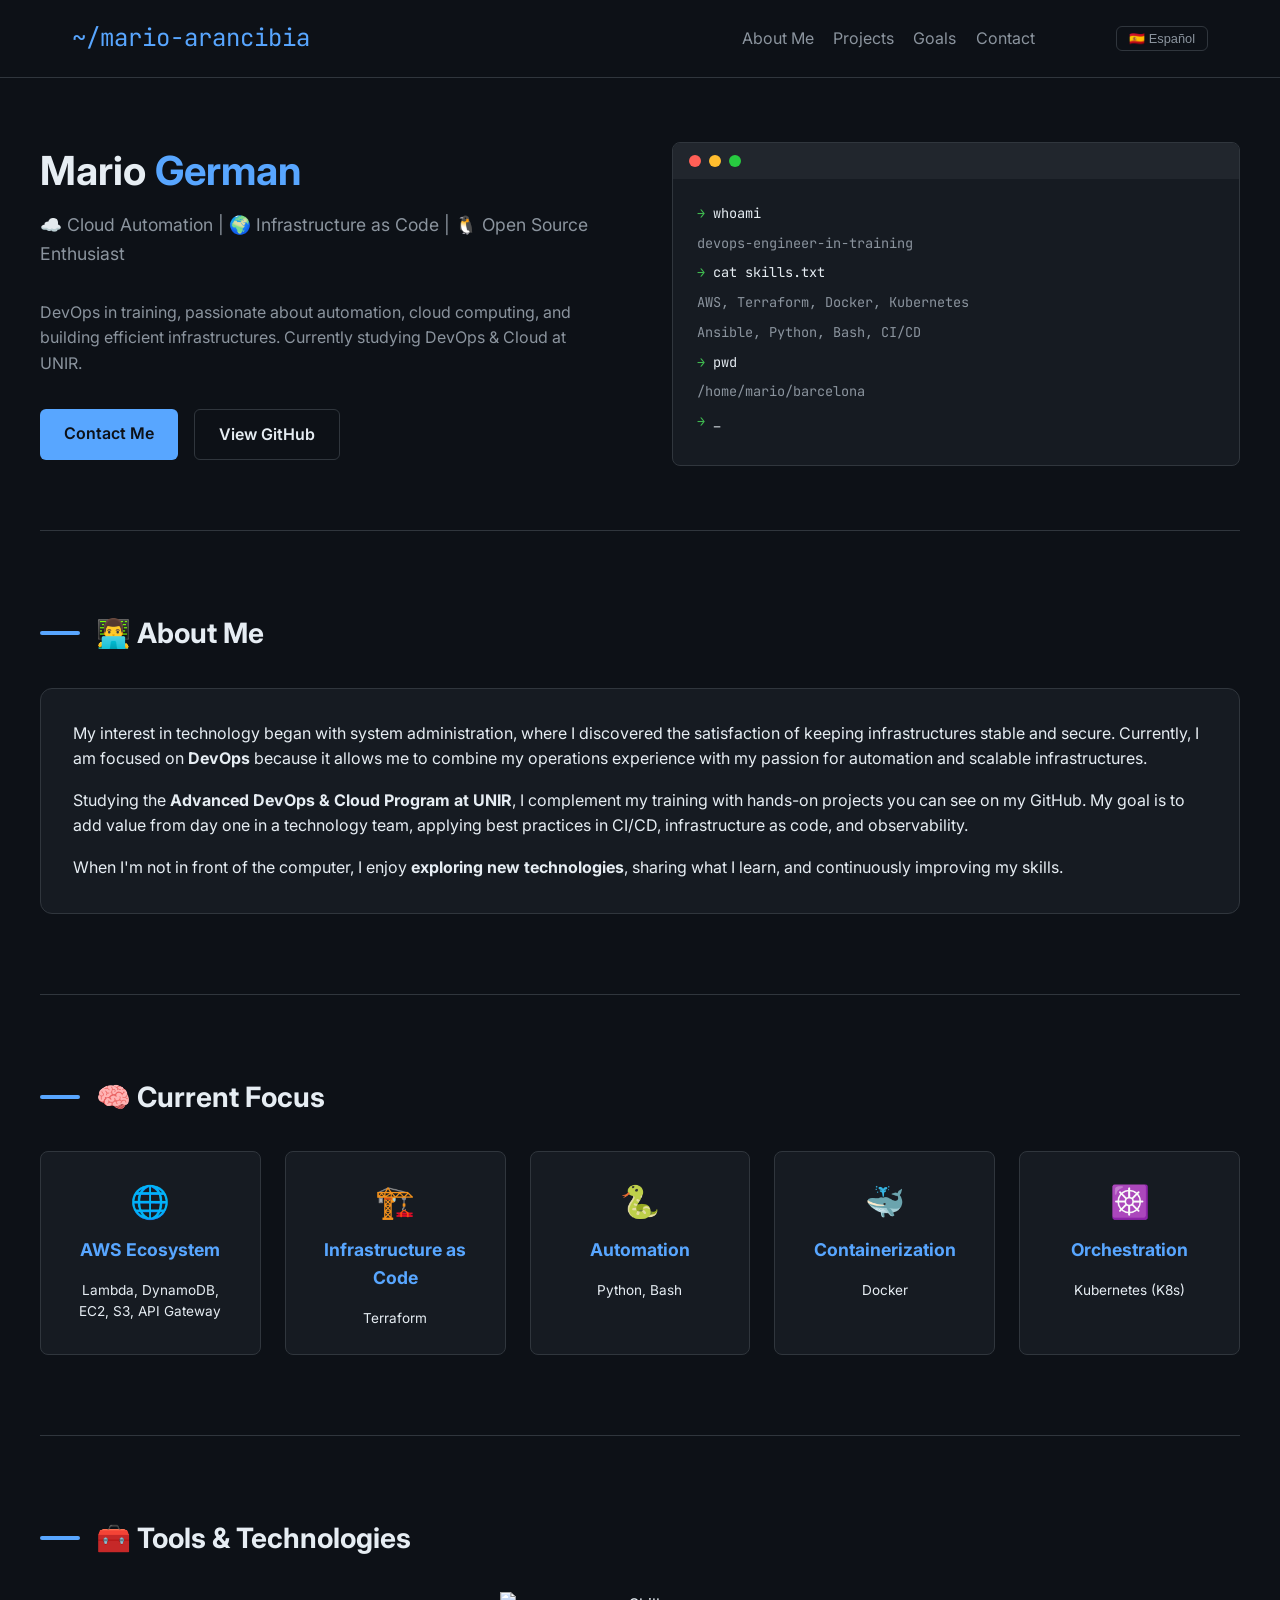
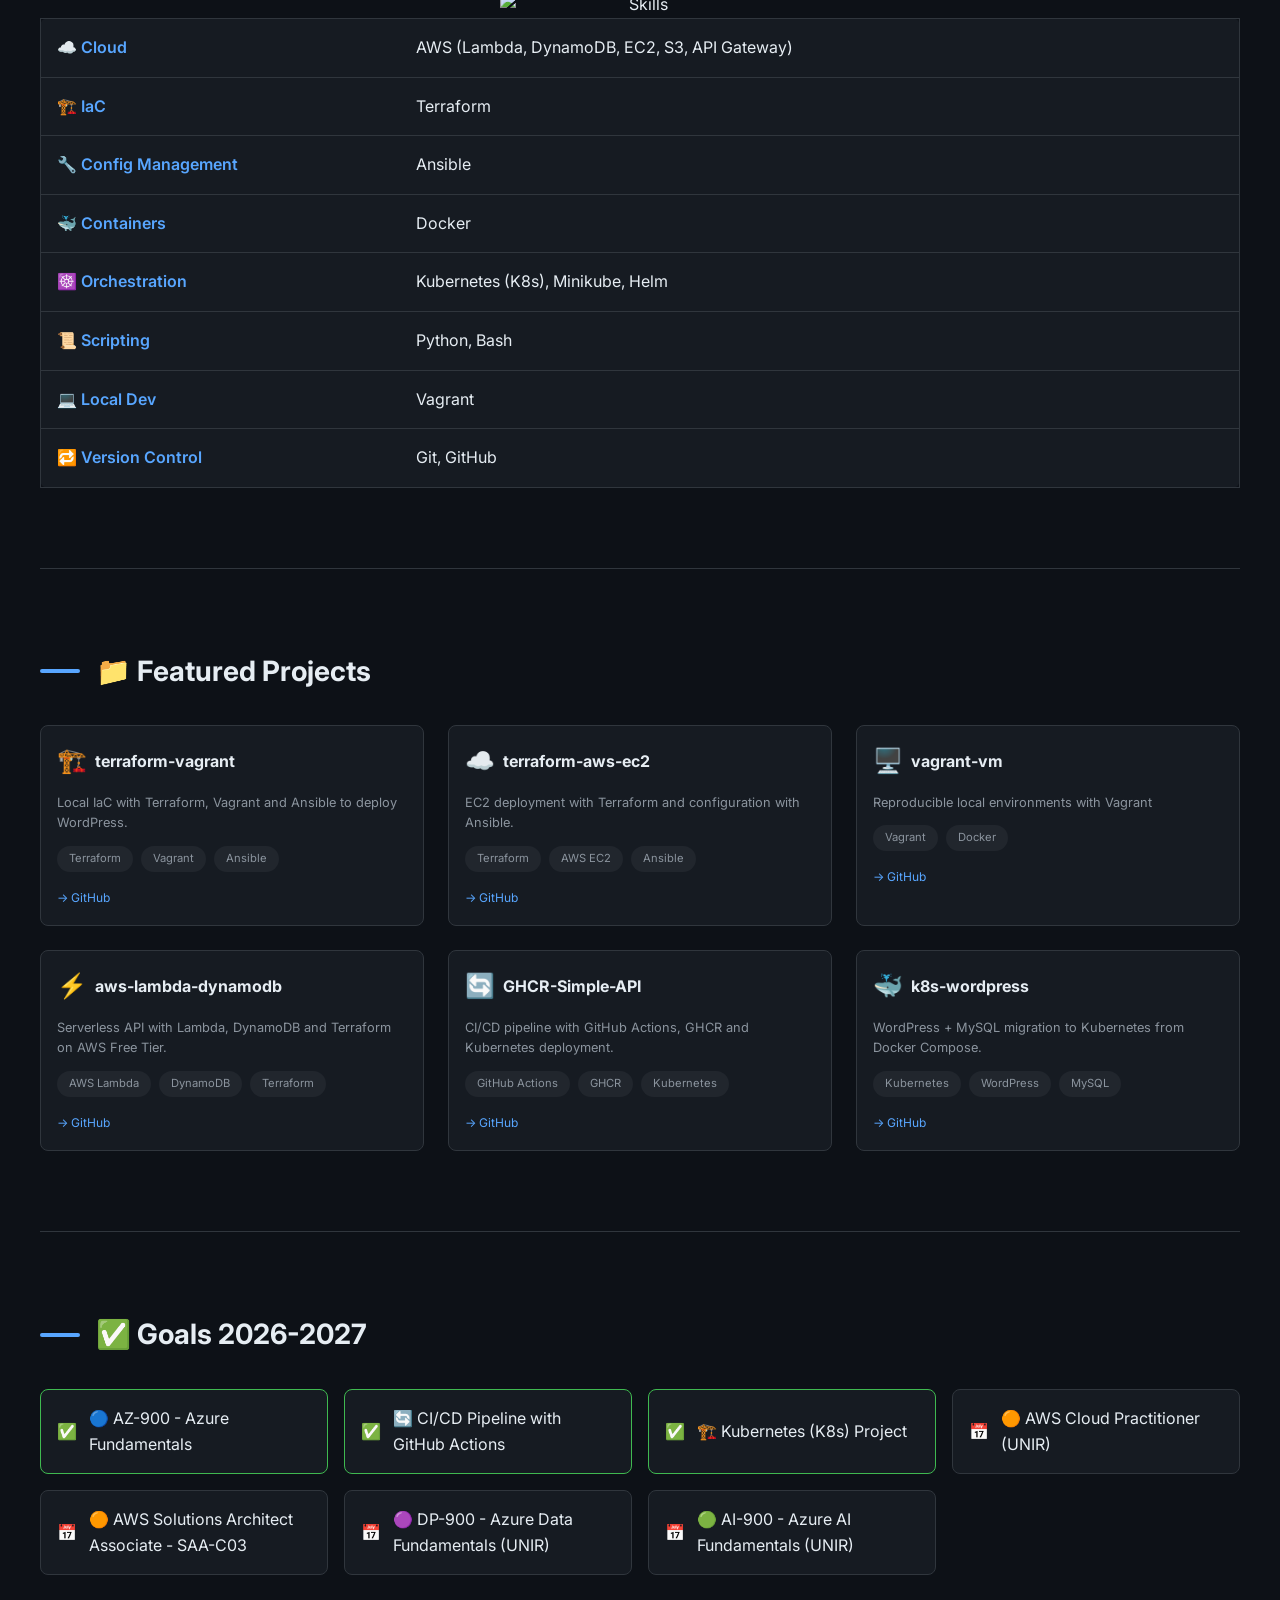
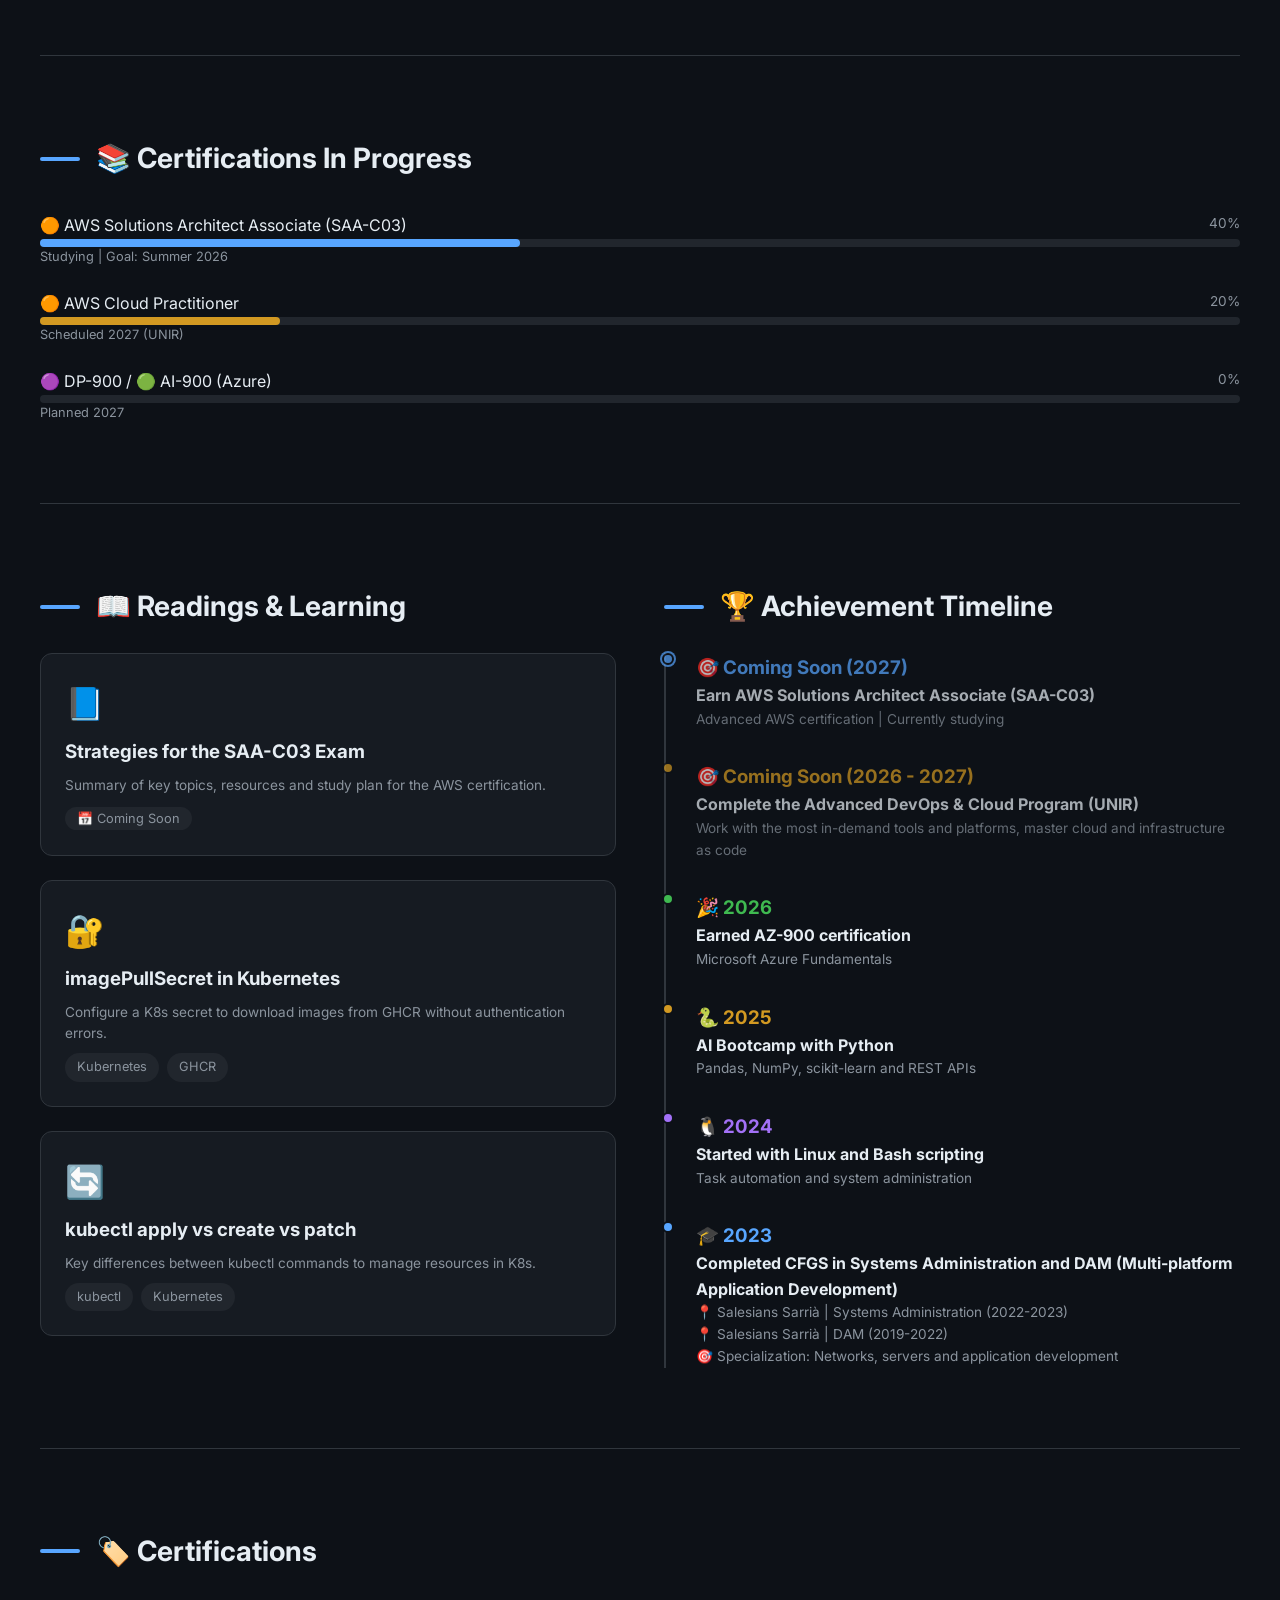
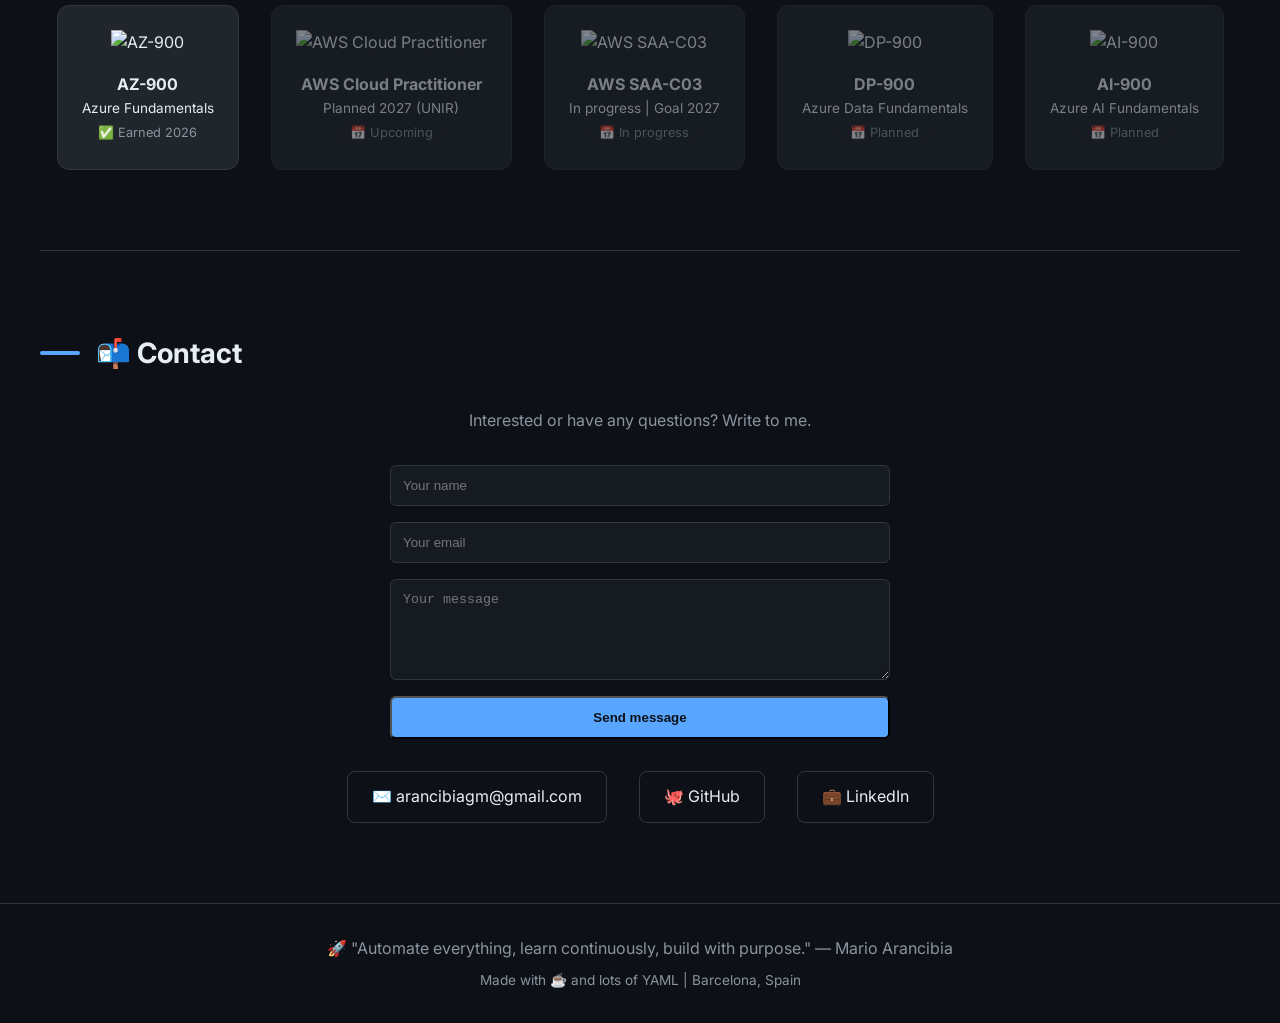
==== commit 5aacbe71: "config resposive" ====
--- a/html/index_en.html
+++ b/html/index_en.html
@@ -102,8 +102,12 @@
             <!-- Skills -->
             <section id="skills" class="section container">
                 <h2 class="section-title">🧰 Tools & Technologies</h2>
-                <div style="text-align: center; margin-bottom: 2rem;">
-                    <img src="https://skillicons.dev/icons?i=aws,terraform,ansible,docker,k8s,python,bash,linux,vscode,github,git" alt="Skills">
+                
+                    <div class="skills-icons" style="text-align: center; overflow-x: auto; -webkit-overflow-scrolling: touch;">
+                        <img src="https://skillicons.dev/icons?i=aws,terraform,ansible,docker,k8s,python,bash,linux,vscode,github,git" 
+                            alt="Skills"
+                            style="max-width: 100%; height: auto; min-width: 280px;">
+                
                 </div>
                 <table class="stack-table"><tbody>
                     <tr><th>☁️ Cloud</th><td>AWS (Lambda, DynamoDB, EC2, S3, API Gateway)</td></tr>
--- a/css/styles.css
+++ b/css/styles.css
@@ -1,4 +1,3 @@
-
 :root {
     --bg-primary: #0d1117;
     --bg-secondary: #161b22;
@@ -51,7 +50,6 @@
     font-family: 'JetBrains Mono', monospace;
     font-size: 1.5rem;
     padding-right: 18em;
-
     color: var(--accent);
     text-decoration: none;
 }
@@ -372,34 +370,294 @@
     color: var(--accent);
 }
 
-/* Responsive */
-@media (max-width: 768px) {
-    .hero {
-        grid-template-columns: 1fr;
-        padding: 2rem 0;
-    }
-
-    .hero-content h1 {
-        font-size: 2rem;
-    }
-
-    .nav-links {
-        display: none;
-    }
-
-    .projects-grid {
-        grid-template-columns: 1fr;
-    }
-
-    .contact-links {
-        flex-direction: column;
-        align-items: stretch;
-    }
-}
-
 footer {
     padding: 2rem 0;
     border-top: 1px solid var(--border);
     text-align: center;
     color: var(--text-secondary);
 }
+
+/* ============================================ */
+/* RESPONSIVE DESIGN - MEDIA QUERIES            */
+/* ============================================ */
+
+/* Tablets y dispositivos medianos (768px - 1024px) */
+@media (max-width: 1024px) {
+    .container {
+        padding-left: 2rem;
+        padding-right: 2rem;
+    }
+    
+    .hero {
+        flex-direction: column;
+        text-align: center;
+        gap: 2rem;
+    }
+    
+    .hero-content {
+        text-align: center;
+    }
+    
+    .hero-content div {
+        justify-content: center;
+    }
+    
+    .terminal {
+        width: 100%;
+        max-width: 500px;
+        margin: 0 auto;
+    }
+    
+    .logo {
+        font-size: 1.2rem;
+        padding-right: 4.9rem;
+        text-align: center;
+    }
+
+    .projects-grid {
+        grid-template-columns: repeat(2, 1fr);
+        gap: 1.5rem;
+    }
+    
+    .skills-grid {
+        grid-template-columns: repeat(auto-fit, minmax(180px, 1fr));
+    }
+    
+    .section {
+        padding: 3rem 0;
+    }
+}
+
+/* Móviles (hasta 767px) */
+@media (max-width: 767px) {
+    /* Header y navegación */
+    nav.container {
+        flex-direction: column;
+        gap: 1rem;
+        padding: 1rem;
+    }
+    
+    .nav-links {
+        flex-wrap: wrap;
+        justify-content: center;
+        gap: 1rem;
+    }
+    
+    .nav-links li a {
+        font-size: 0.9rem;
+        padding: 0.5rem 0.75rem;
+    }
+    
+    .lang-selector {
+        margin-left: 0;
+    }
+    
+    /* Ajuste del logo en móvil */
+    .logo {
+        font-size: 1.2rem;
+        text-align: center;
+    }
+    
+    /* Hero section */
+    .hero {
+        flex-direction: column;
+        gap: 2rem;
+        padding: 2rem 0;
+    }
+    
+    .hero-content h1 {
+        font-size: 2rem;
+    }
+    
+    .hero-content p {
+        font-size: 0.9rem;
+    }
+    
+    .hero-content div {
+        flex-direction: column;
+        align-items: center;
+        gap: 0.75rem;
+    }
+    
+    .btn {
+        width: 100%;
+        max-width: 200px;
+        text-align: center;
+    }
+    
+    /* Terminal */
+    .terminal {
+        width: 100%;
+        max-width: 100%;
+        font-size: 0.8rem;
+    }
+    
+    .terminal-line {
+        font-size: 0.75rem;
+    }
+    
+    /* Grids */
+    .projects-grid {
+        grid-template-columns: 1fr;
+        gap: 1rem;
+    }
+    
+    .skills-grid {
+        grid-template-columns: repeat(2, 1fr);
+        gap: 1rem;
+    }
+    
+    .goals-grid {
+        grid-template-columns: 1fr;
+    }
+    
+    /* Sección de dos columnas (Lecturas + Timeline) */
+    .section .grid-2cols,
+    .section > div[style*="grid-template-columns"] {
+        grid-template-columns: 1fr !important;
+        gap: 2rem !important;
+    }
+    
+    /* Timeline */
+    .section > div > div > div[style*="padding-left: 2rem"] {
+        padding-left: 1.5rem;
+    }
+    
+    .section > div > div > div[style*="position: relative"] h3 {
+        font-size: 0.9rem;
+    }
+    
+    .section > div > div > div[style*="position: relative"] p {
+        font-size: 0.8rem;
+    }
+    
+    /* Tablas */
+    .stack-table {
+        font-size: 0.8rem;
+    }
+    
+    .stack-table th,
+    .stack-table td {
+        padding: 0.5rem;
+    }
+    
+    /* Certificaciones */
+    .certificate-badge {
+        width: calc(50% - 1rem);
+        min-width: 120px;
+    }
+    
+    .certificate-badge img {
+        width: 60px;
+    }
+    
+    .certificate-badge h4 {
+        font-size: 0.8rem;
+    }
+    
+    /* Formulario de contacto */
+    .contact-content form {
+        margin: 1rem;
+        width: calc(100% - 2rem);
+    }
+    
+    .contact-links {
+        flex-direction: column;
+        gap: 0.75rem;
+        align-items: center;
+    }
+    
+    /* Footer */
+    footer .container p {
+        font-size: 0.8rem;
+        text-align: center;
+    }
+    
+    /* Ajustes generales */
+    .section {
+        padding: 2rem 0;
+    }
+    
+    .section-title {
+        font-size: 1.5rem;
+        margin-bottom: 1.5rem;
+    }
+    
+    .project-card {
+        padding: 1rem;
+    }
+    
+    .skill-card {
+        padding: 1rem;
+    }
+}
+
+/* Móviles pequeños (hasta 480px) */
+@media (max-width: 480px) {
+    .container {
+        padding-left: 1rem;
+        padding-right: 1rem;
+    }
+    
+    .hero-content h1 {
+        font-size: 1.75rem;
+    }
+    
+    .terminal-line {
+        font-size: 0.65rem;
+    }
+    
+    .skills-grid {
+        grid-template-columns: 1fr;
+    }
+    
+    .certificate-badge {
+        width: 100%;
+        min-width: auto;
+    }
+    
+    .stack-table,
+    .stack-table tbody,
+    .stack-table tr,
+    .stack-table th,
+    .stack-table td {
+        display: block;
+    }
+    
+    .stack-table tr {
+        margin-bottom: 1rem;
+        border: 1px solid var(--border);
+        border-radius: 8px;
+    }
+    
+    .stack-table th {
+        text-align: left;
+        background: var(--bg-secondary);
+    }
+    
+    .goal-item {
+        font-size: 0.85rem;
+    }
+}
+
+/* Ajustes para tablets en horizontal (1024px - 1200px) */
+@media (min-width: 1025px) and (max-width: 1200px) {
+    .projects-grid {
+        grid-template-columns: repeat(2, 1fr);
+    }
+    
+    .container {
+        max-width: 95%;
+    }
+}
+
+/* Mejora de experiencia en hover para táctil */
+@media (hover: none) and (pointer: coarse) {
+    .project-card:hover,
+    .skill-card:hover,
+    .certificate-badge:hover,
+    .lang-btn:hover,
+    .btn:hover {
+        transform: none;
+    }
+}
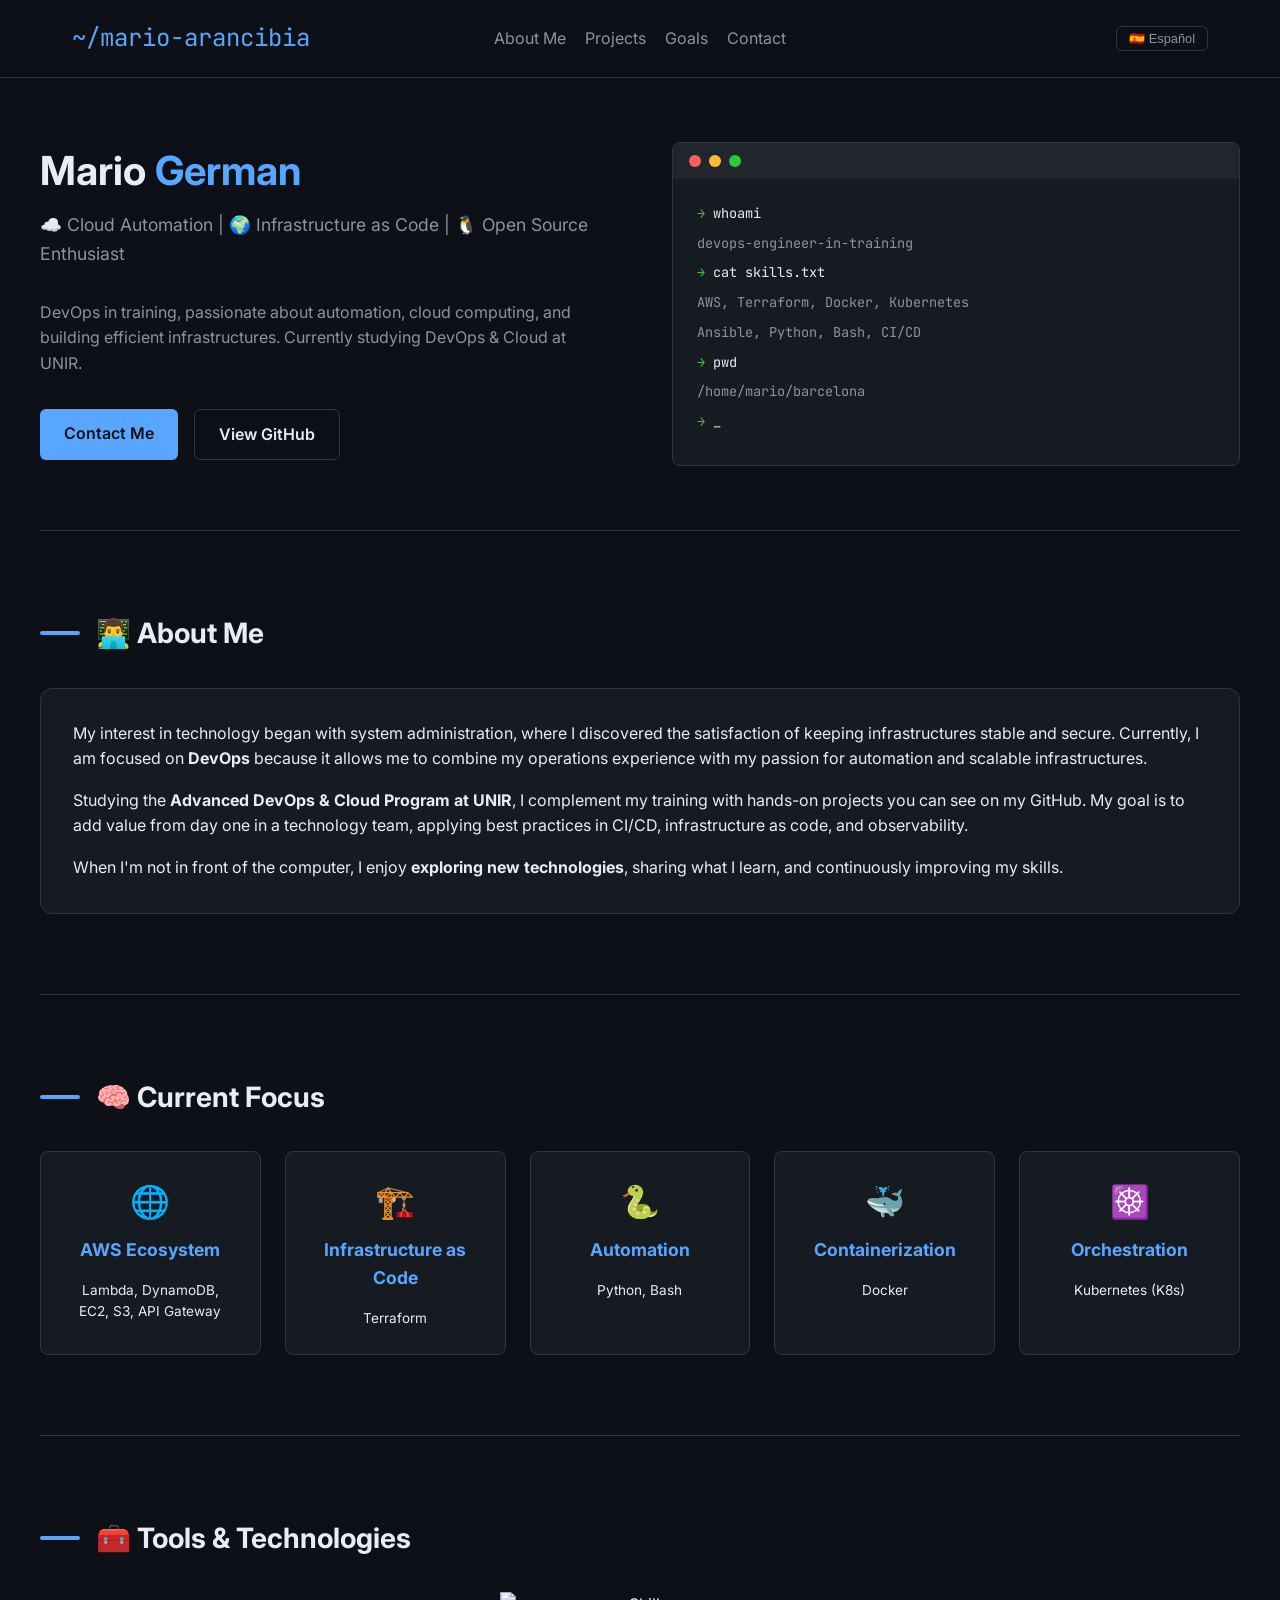
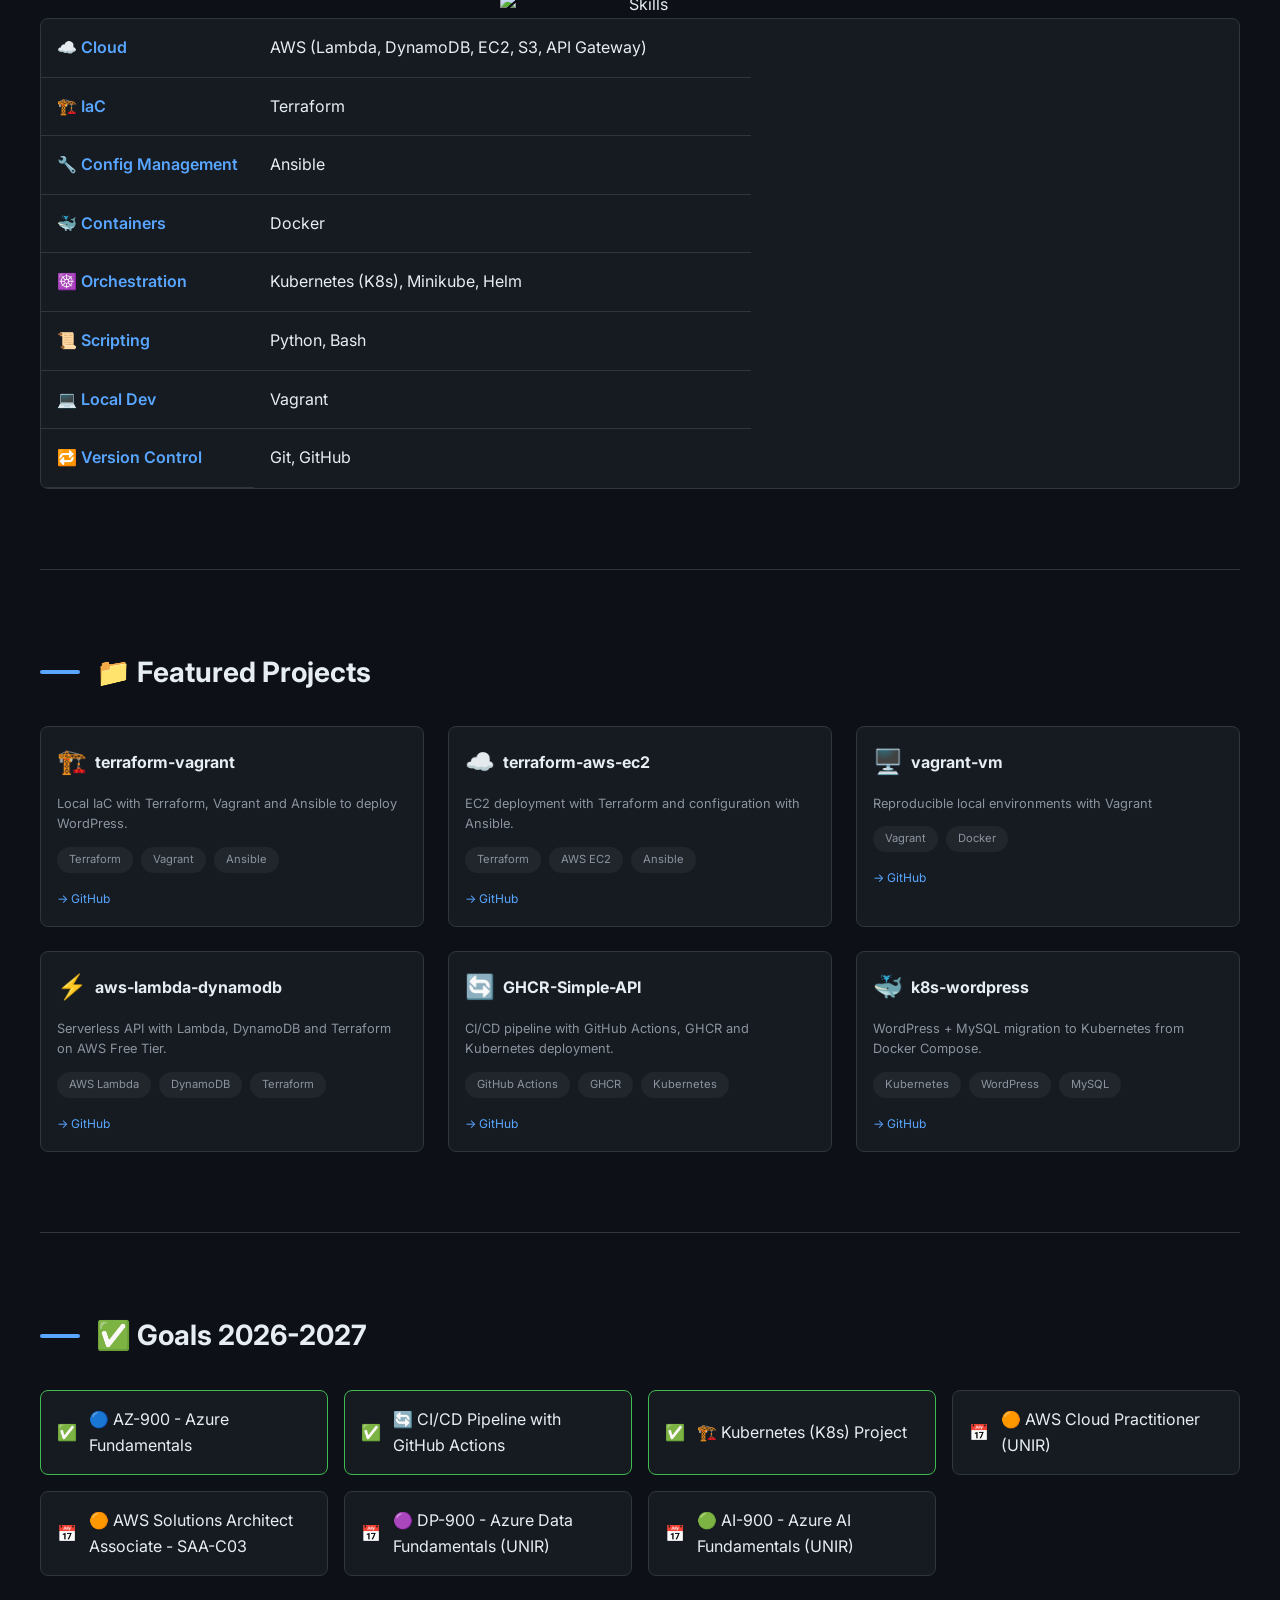
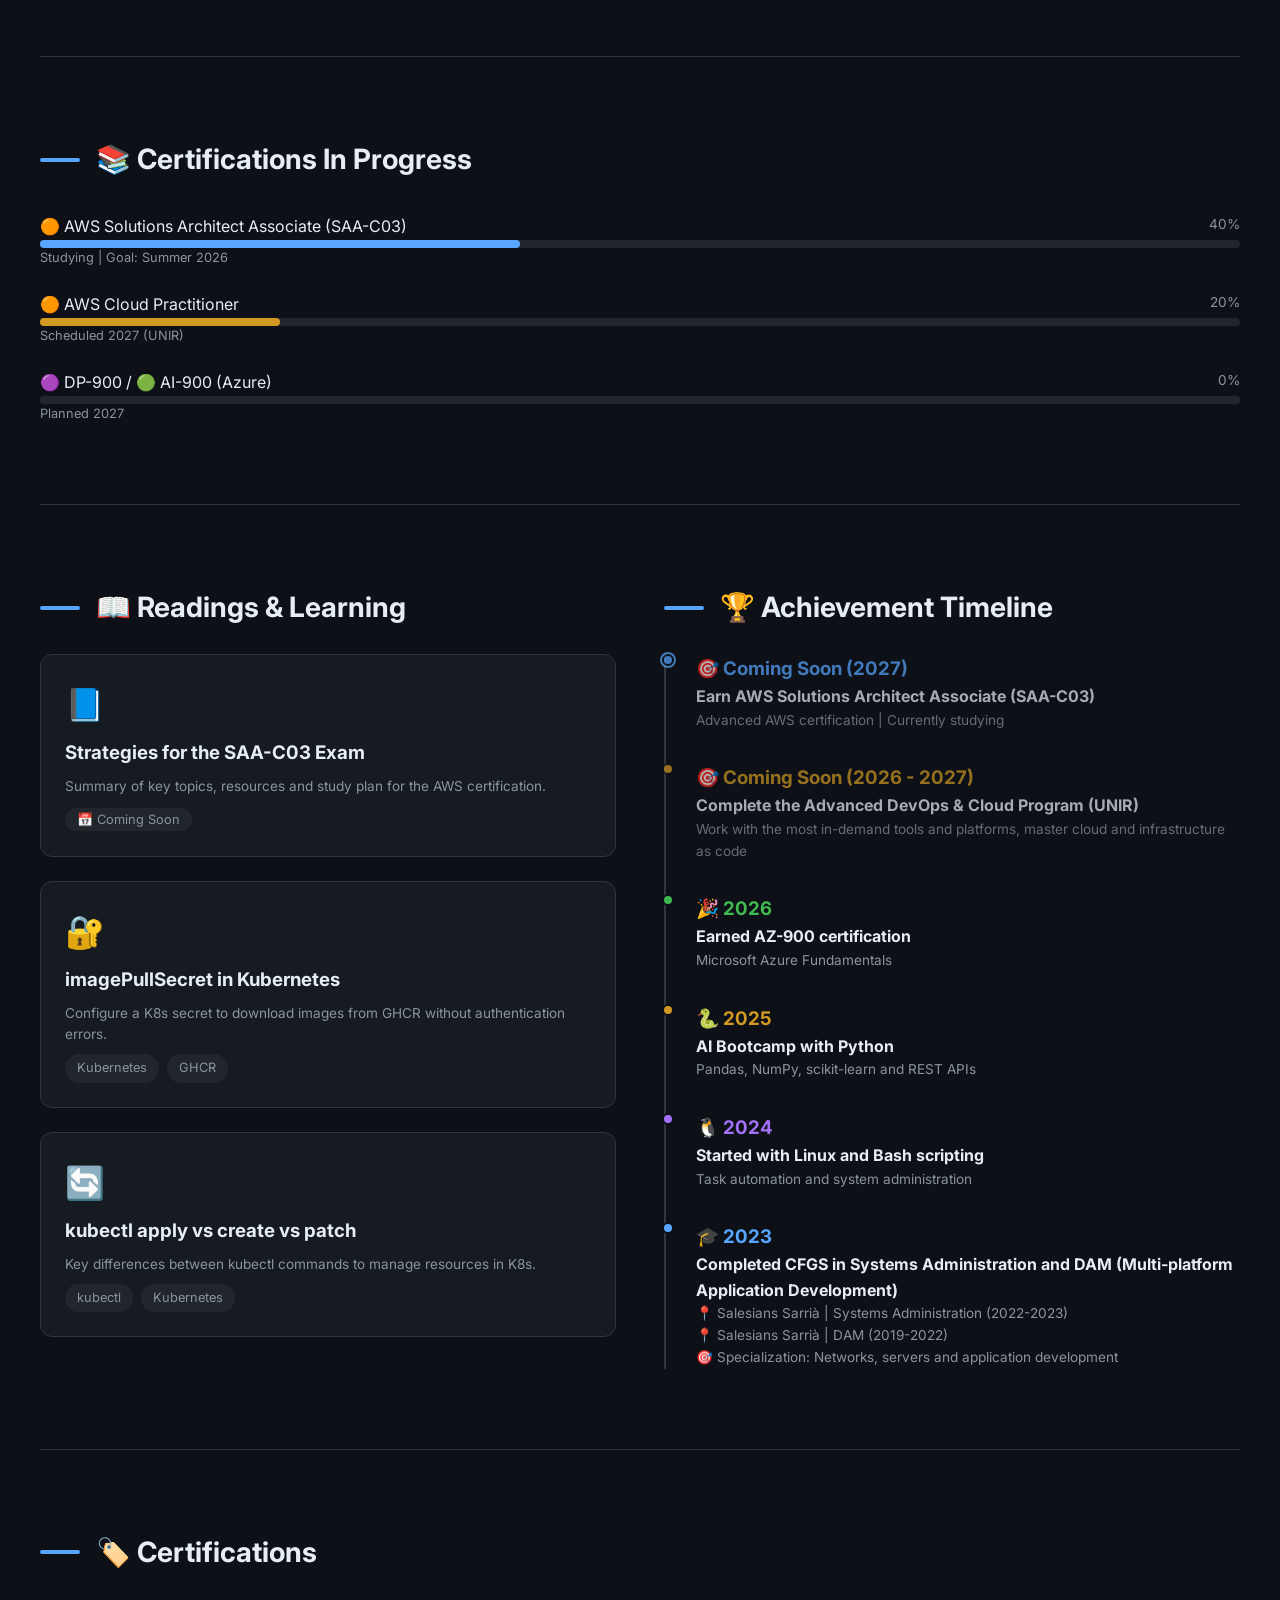
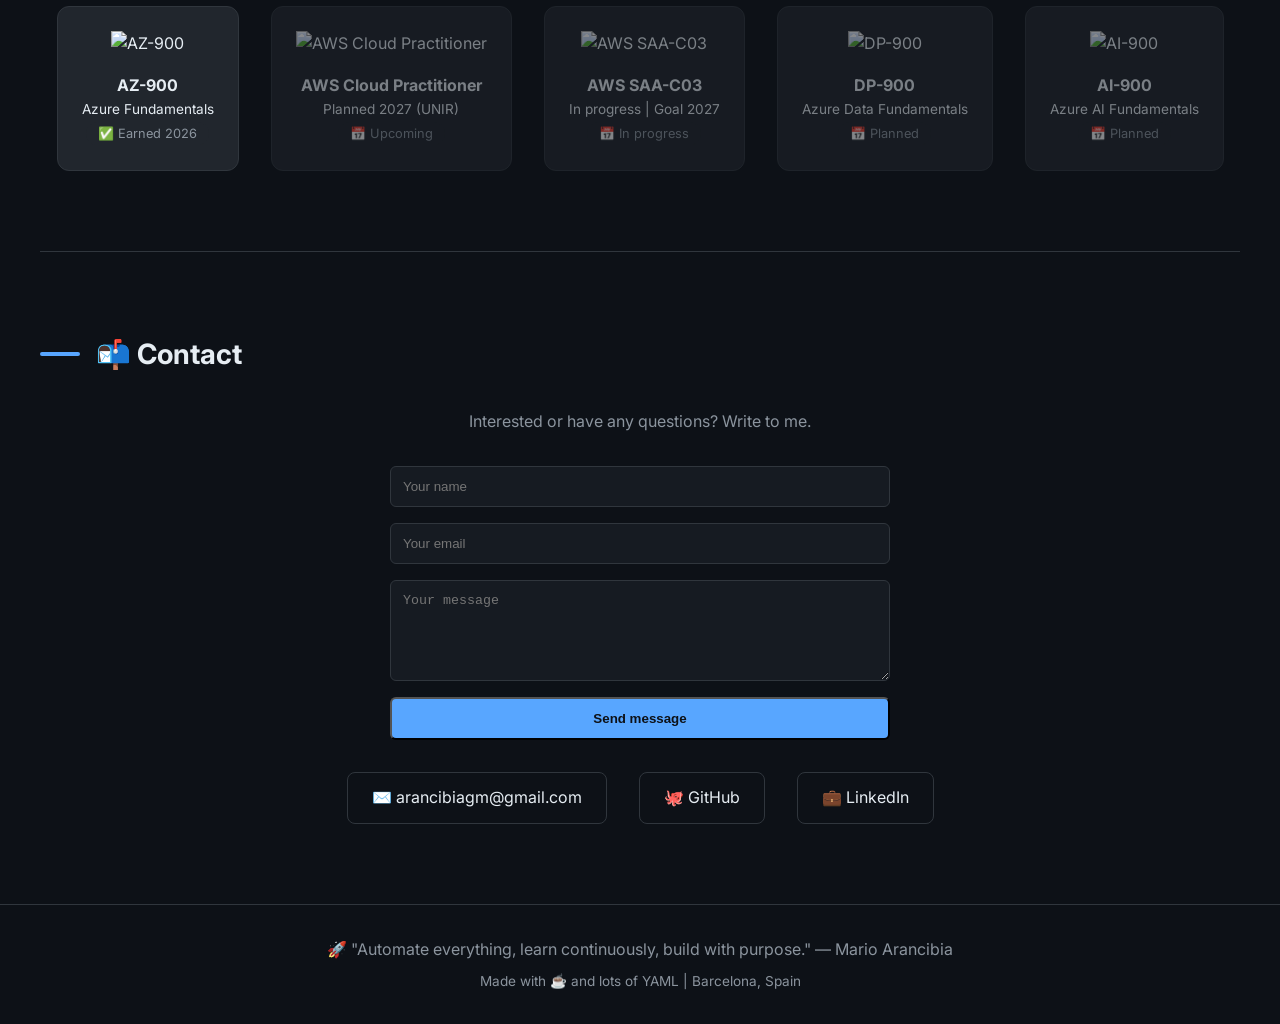
==== commit 6daa0b31: "update responsive" ====
--- a/html/index_en.html
+++ b/html/index_en.html
@@ -8,28 +8,6 @@
     <link rel="preconnect" href="https://fonts.googleapis.com">
     <link href="https://fonts.googleapis.com/css2?family=JetBrains+Mono:wght@400;700&family=Inter:wght@400;600;700&display=swap" rel="stylesheet">
     <link rel="stylesheet" href="../../css/styles.css">
-    <style>
-        .lang-selector {
-            display: flex;
-            gap: 0.5rem;
-            margin-left: auto;
-            align-items: center;
-        }
-        .lang-btn {
-            background: transparent;
-            border: 1px solid var(--border);
-            border-radius: 6px;
-            padding: 0.25rem 0.75rem;
-            font-size: 0.8rem;
-            cursor: pointer;
-            color: var(--text-secondary);
-            transition: all 0.2s ease;
-        }
-        .lang-btn:hover {
-            border-color: var(--accent);
-            color: var(--accent);
-        }
-    </style>
 </head>
 <body>
     <header>
--- a/css/styles.css
+++ b/css/styles.css
@@ -30,7 +30,6 @@
     padding: 0 2rem;
 }
 
-/* Header */
 header {
     padding: 1.2rem 0;
     border-bottom: 1px solid var(--border);
@@ -41,23 +40,25 @@
 }
 
 nav {
-    display: flex;
-    justify-content: space-between;
+    display: grid;
+    grid-template-columns: 1fr auto 1fr;
     align-items: center;
+    gap: 1rem;
 }
 
 .logo {
     font-family: 'JetBrains Mono', monospace;
     font-size: 1.5rem;
-    padding-right: 18em;
     color: var(--accent);
     text-decoration: none;
+    justify-self: start;
 }
 
 .nav-links {
     display: flex;
     gap: 1.2rem;
     list-style: none;
+    justify-self: center;
 }
 
 .nav-links a {
@@ -70,7 +71,32 @@
     color: var(--accent);
 }
 
-/* Hero */
+.lang-selector {
+    justify-self: end;
+}
+
+.lang-btn {
+    background: transparent;
+    border: 1px solid var(--border);
+    border-radius: 6px;
+    padding: 0.25rem 0.75rem;
+    font-size: 0.8rem;
+    cursor: pointer;
+    color: var(--text-secondary);
+    transition: all 0.2s ease;
+}
+
+.lang-btn:hover {
+    border-color: var(--accent);
+    color: var(--accent);
+}
+
+.lang-btn.active {
+    background: var(--accent);
+    border-color: var(--accent);
+    color: white;
+}
+
 .hero {
     padding: 4rem 0;
     display: grid;
@@ -95,7 +121,6 @@
     margin-bottom: 2rem;
 }
 
-/* Terminal */
 .terminal {
     background: var(--bg-secondary);
     border: 1px solid var(--border);
@@ -147,7 +172,6 @@
     50% { opacity: 0; }
 }
 
-/* Sections */
 .section {
     padding: 5rem 0;
     border-top: 1px solid var(--border);
@@ -169,7 +193,6 @@
     border-radius: 2px;
 }
 
-/* Skills Grid */
 .skills-grid {
     display: grid;
     grid-template-columns: repeat(auto-fit, minmax(280px, 1fr));
@@ -209,7 +232,6 @@
     color: var(--text-secondary);
 }
 
-/* Stack Table */
 .stack-table {
     background: var(--bg-secondary);
     border: 1px solid var(--border);
@@ -234,7 +256,6 @@
     border-bottom: none;
 }
 
-/* Projects Grid */
 .projects-grid {
     display: grid;
     grid-template-columns: repeat(3, 1fr);
@@ -263,7 +284,6 @@
     text-decoration: underline;
 }
 
-/* Goals */
 .goals-grid {
     display: grid;
     grid-template-columns: repeat(auto-fit, minmax(250px, 1fr));
@@ -284,7 +304,6 @@
     border-color: var(--accent-green);
 }
 
-/* Certificate Badge */
 .certificate-badge {
     display: inline-block;
     background: var(--bg-card);
@@ -305,7 +324,6 @@
     margin-bottom: 1rem;
 }
 
-/* Contact */
 .contact-content {
     text-align: center;
     max-width: 600px;
@@ -341,7 +359,6 @@
     color: var(--accent);
 }
 
-/* Buttons */
 .btn {
     display: inline-block;
     padding: 0.75rem 1.5rem;
@@ -377,11 +394,6 @@
     color: var(--text-secondary);
 }
 
-/* ============================================ */
-/* RESPONSIVE DESIGN - MEDIA QUERIES            */
-/* ============================================ */
-
-/* Tablets y dispositivos medianos (768px - 1024px) */
 @media (max-width: 1024px) {
     .container {
         padding-left: 2rem;
@@ -410,8 +422,6 @@
     
     .logo {
         font-size: 1.2rem;
-        padding-right: 4.9rem;
-        text-align: center;
     }
 
     .projects-grid {
@@ -428,219 +438,57 @@
     }
 }
 
-/* Móviles (hasta 767px) */
 @media (max-width: 767px) {
-    /* Header y navegación */
-    nav.container {
-        flex-direction: column;
-        gap: 1rem;
-        padding: 1rem;
+    nav {
+        display: flex;
+        flex-wrap: wrap;
+        justify-content: space-between;
+        align-items: center;
+        gap: 0.5rem;
+    }
+    
+    .logo {
+        order: 1;
+        font-size: 1rem;
+        flex: 1;
+    }
+
+    .terminal {
+        display: none;
+    }
+
+    .hero-content {
+        justify-content: center;
+        margin-right: -50%;
+    }
+    
+    .lang-selector {
+        order: 2;
+        margin: 0;
+    }
+    
+    .lang-btn {
+        padding: 0.2rem 0.6rem;
+        font-size: 0.7rem;
     }
     
     .nav-links {
+        order: 3;
+        width: 100%;
+        display: flex;
         flex-wrap: wrap;
         justify-content: center;
-        gap: 1rem;
+        gap: 0.5rem;
+        margin-top: 0.5rem;
     }
     
     .nav-links li a {
-        font-size: 0.9rem;
-        padding: 0.5rem 0.75rem;
-    }
-    
-    .lang-selector {
-        margin-left: 0;
-    }
-    
-    /* Ajuste del logo en móvil */
-    .logo {
-        font-size: 1.2rem;
-        text-align: center;
-    }
-    
-    /* Hero section */
-    .hero {
-        flex-direction: column;
-        gap: 2rem;
-        padding: 2rem 0;
-    }
-    
-    .hero-content h1 {
-        font-size: 2rem;
-    }
-    
-    .hero-content p {
-        font-size: 0.9rem;
-    }
-    
-    .hero-content div {
-        flex-direction: column;
-        align-items: center;
-        gap: 0.75rem;
-    }
-    
-    .btn {
-        width: 100%;
-        max-width: 200px;
-        text-align: center;
-    }
-    
-    /* Terminal */
-    .terminal {
-        width: 100%;
-        max-width: 100%;
         font-size: 0.8rem;
-    }
-    
-    .terminal-line {
-        font-size: 0.75rem;
-    }
-    
-    /* Grids */
-    .projects-grid {
-        grid-template-columns: 1fr;
-        gap: 1rem;
-    }
-    
-    .skills-grid {
-        grid-template-columns: repeat(2, 1fr);
-        gap: 1rem;
-    }
-    
-    .goals-grid {
-        grid-template-columns: 1fr;
-    }
-    
-    /* Sección de dos columnas (Lecturas + Timeline) */
-    .section .grid-2cols,
-    .section > div[style*="grid-template-columns"] {
-        grid-template-columns: 1fr !important;
-        gap: 2rem !important;
-    }
-    
-    /* Timeline */
-    .section > div > div > div[style*="padding-left: 2rem"] {
-        padding-left: 1.5rem;
-    }
-    
-    .section > div > div > div[style*="position: relative"] h3 {
-        font-size: 0.9rem;
-    }
-    
-    .section > div > div > div[style*="position: relative"] p {
-        font-size: 0.8rem;
-    }
-    
-    /* Tablas */
-    .stack-table {
-        font-size: 0.8rem;
-    }
-    
-    .stack-table th,
-    .stack-table td {
-        padding: 0.5rem;
-    }
-    
-    /* Certificaciones */
-    .certificate-badge {
-        width: calc(50% - 1rem);
-        min-width: 120px;
-    }
-    
-    .certificate-badge img {
-        width: 60px;
-    }
-    
-    .certificate-badge h4 {
-        font-size: 0.8rem;
-    }
-    
-    /* Formulario de contacto */
-    .contact-content form {
-        margin: 1rem;
-        width: calc(100% - 2rem);
-    }
-    
-    .contact-links {
-        flex-direction: column;
-        gap: 0.75rem;
-        align-items: center;
-    }
-    
-    /* Footer */
-    footer .container p {
-        font-size: 0.8rem;
-        text-align: center;
-    }
-    
-    /* Ajustes generales */
-    .section {
-        padding: 2rem 0;
-    }
-    
-    .section-title {
-        font-size: 1.5rem;
-        margin-bottom: 1.5rem;
-    }
-    
-    .project-card {
-        padding: 1rem;
-    }
-    
-    .skill-card {
-        padding: 1rem;
-    }
-}
-
-/* Móviles pequeños (hasta 480px) */
-@media (max-width: 480px) {
-    .container {
-        padding-left: 1rem;
-        padding-right: 1rem;
-    }
-    
-    .hero-content h1 {
-        font-size: 1.75rem;
-    }
-    
-    .terminal-line {
-        font-size: 0.65rem;
-    }
-    
-    .skills-grid {
-        grid-template-columns: 1fr;
-    }
-    
-    .certificate-badge {
-        width: 100%;
-        min-width: auto;
-    }
-    
-    .stack-table,
-    .stack-table tbody,
-    .stack-table tr,
-    .stack-table th,
-    .stack-table td {
-        display: block;
-    }
-    
-    .stack-table tr {
-        margin-bottom: 1rem;
-        border: 1px solid var(--border);
-        border-radius: 8px;
-    }
-    
-    .stack-table th {
-        text-align: left;
-        background: var(--bg-secondary);
-    }
-    
-    .goal-item {
-        font-size: 0.85rem;
-    }
-}
-
-/* Ajustes para tablets en horizontal (1024px - 1200px) */
+        padding: 0.3rem 0.5rem;
+        white-space: nowrap;
+    }
+}
+
 @media (min-width: 1025px) and (max-width: 1200px) {
     .projects-grid {
         grid-template-columns: repeat(2, 1fr);
@@ -651,7 +499,6 @@
     }
 }
 
-/* Mejora de experiencia en hover para táctil */
 @media (hover: none) and (pointer: coarse) {
     .project-card:hover,
     .skill-card:hover,
@@ -660,4 +507,35 @@
     .btn:hover {
         transform: none;
     }
+}
+
+.skills-grid + div {
+    text-align: center;
+    overflow-x: auto;
+    -webkit-overflow-scrolling: touch;
+    margin: 1rem 0;
+}
+
+.skills-grid + div img {
+    max-width: 100%;
+    height: auto;
+    min-width: 300px;
+}
+
+.stack-table {
+    overflow-x: auto;
+    display: block;
+    white-space: normal;
+}
+
+@media (max-width: 640px) {
+    .stack-table {
+        display: block;
+        overflow-x: auto;
+    }
+    
+    .stack-table tbody {
+        display: table;
+        width: 100%;
+    }
 }
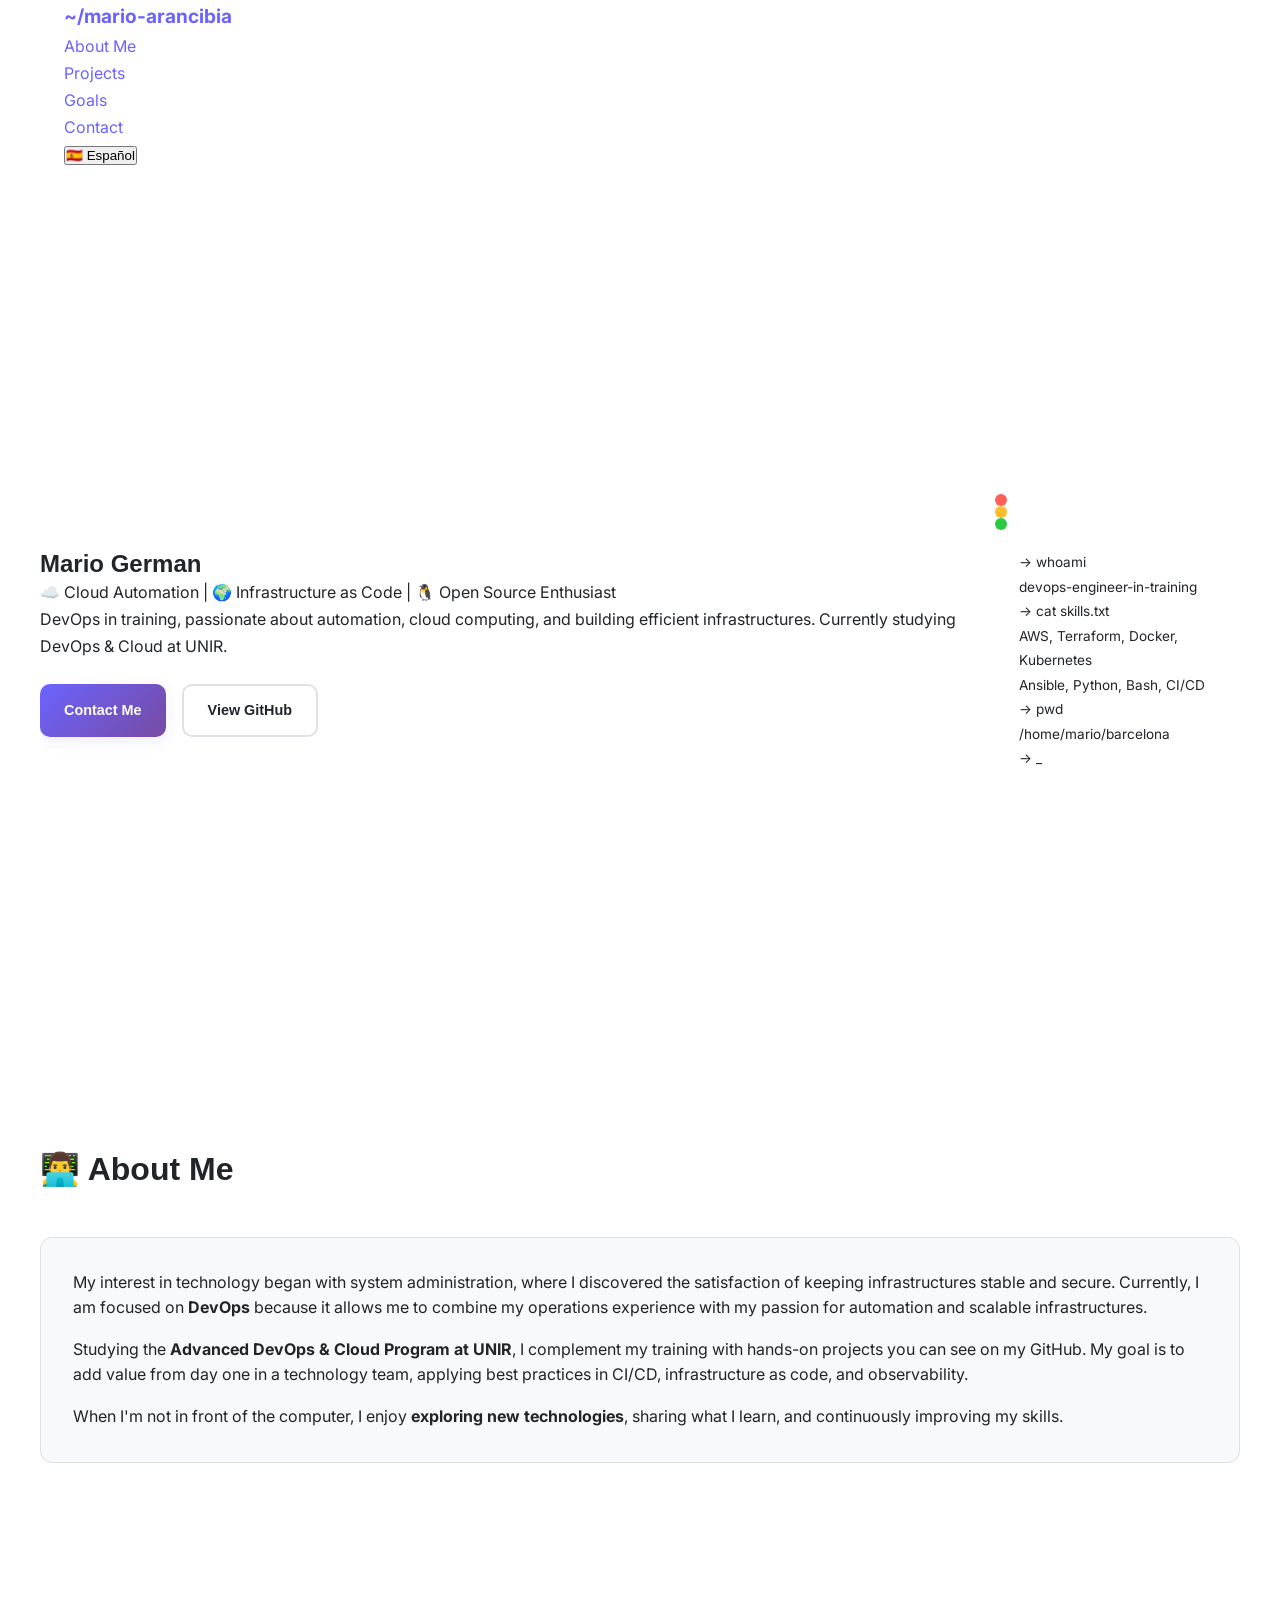
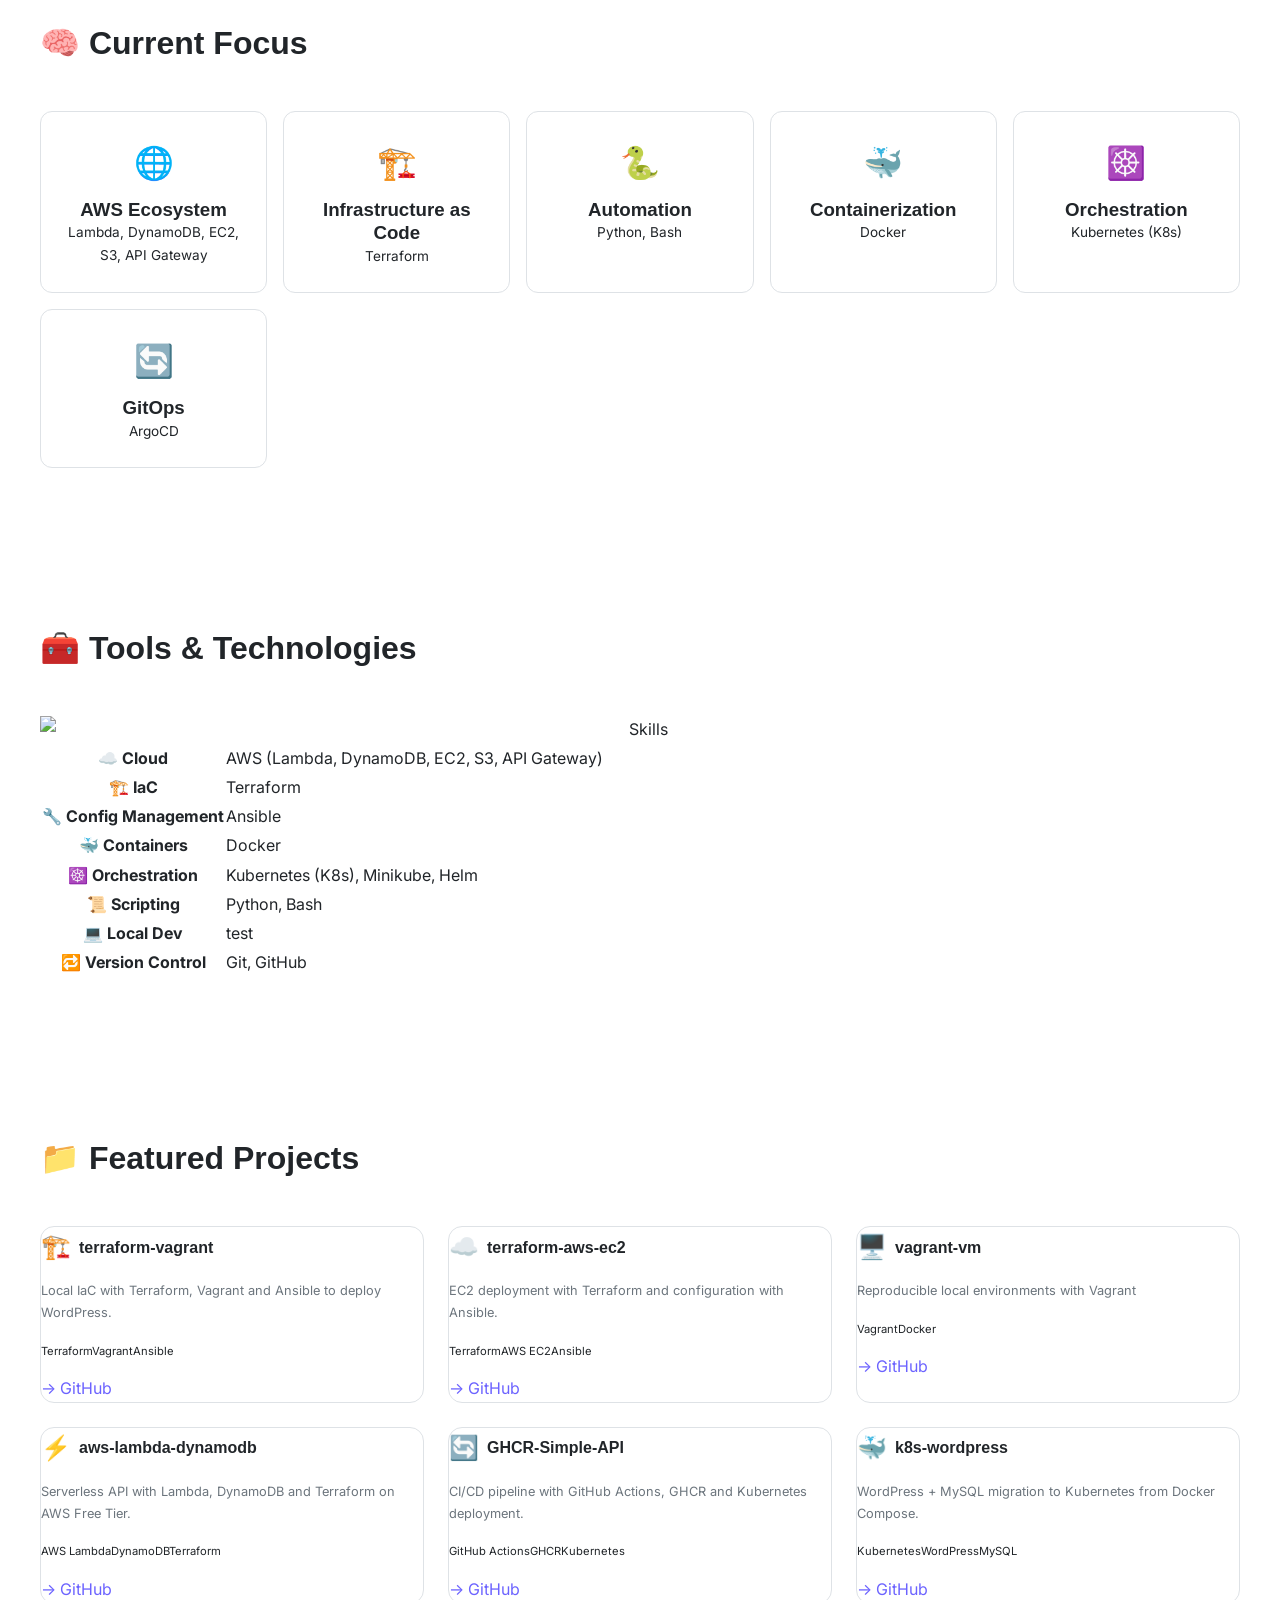
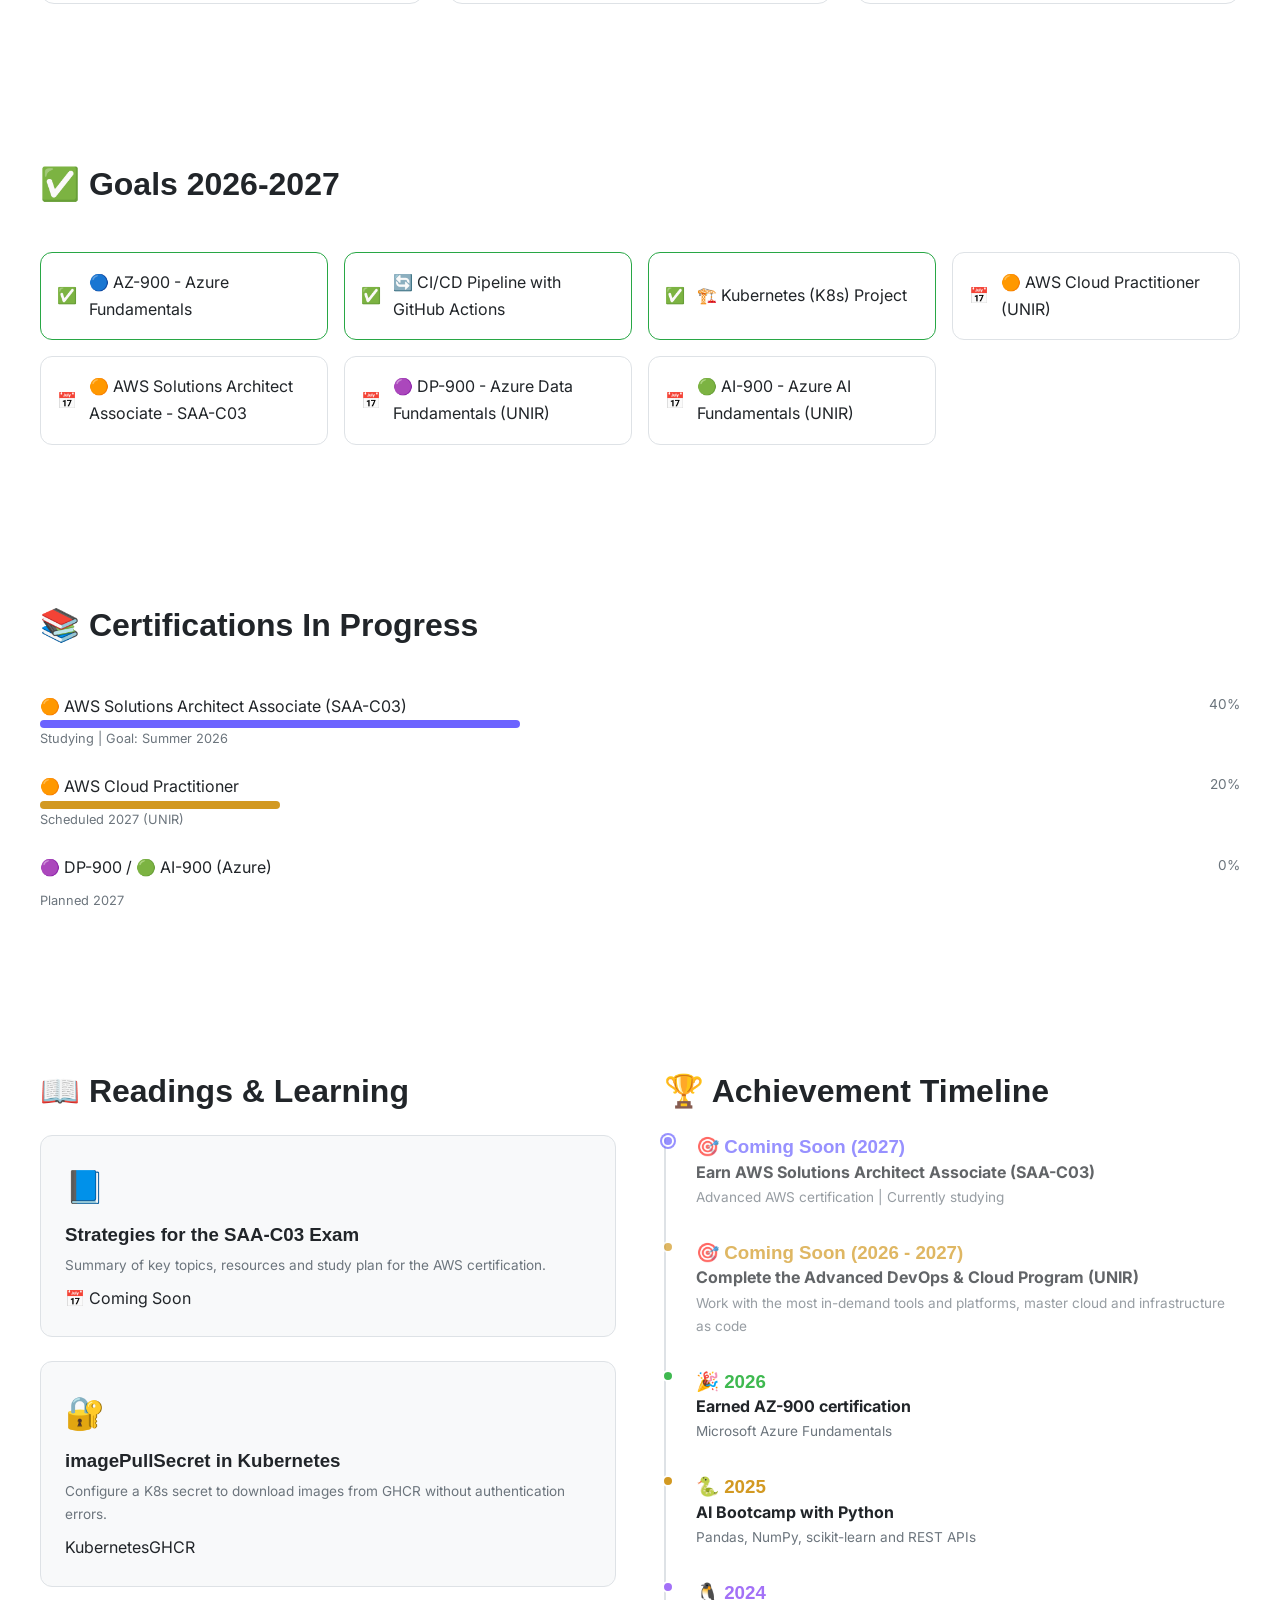
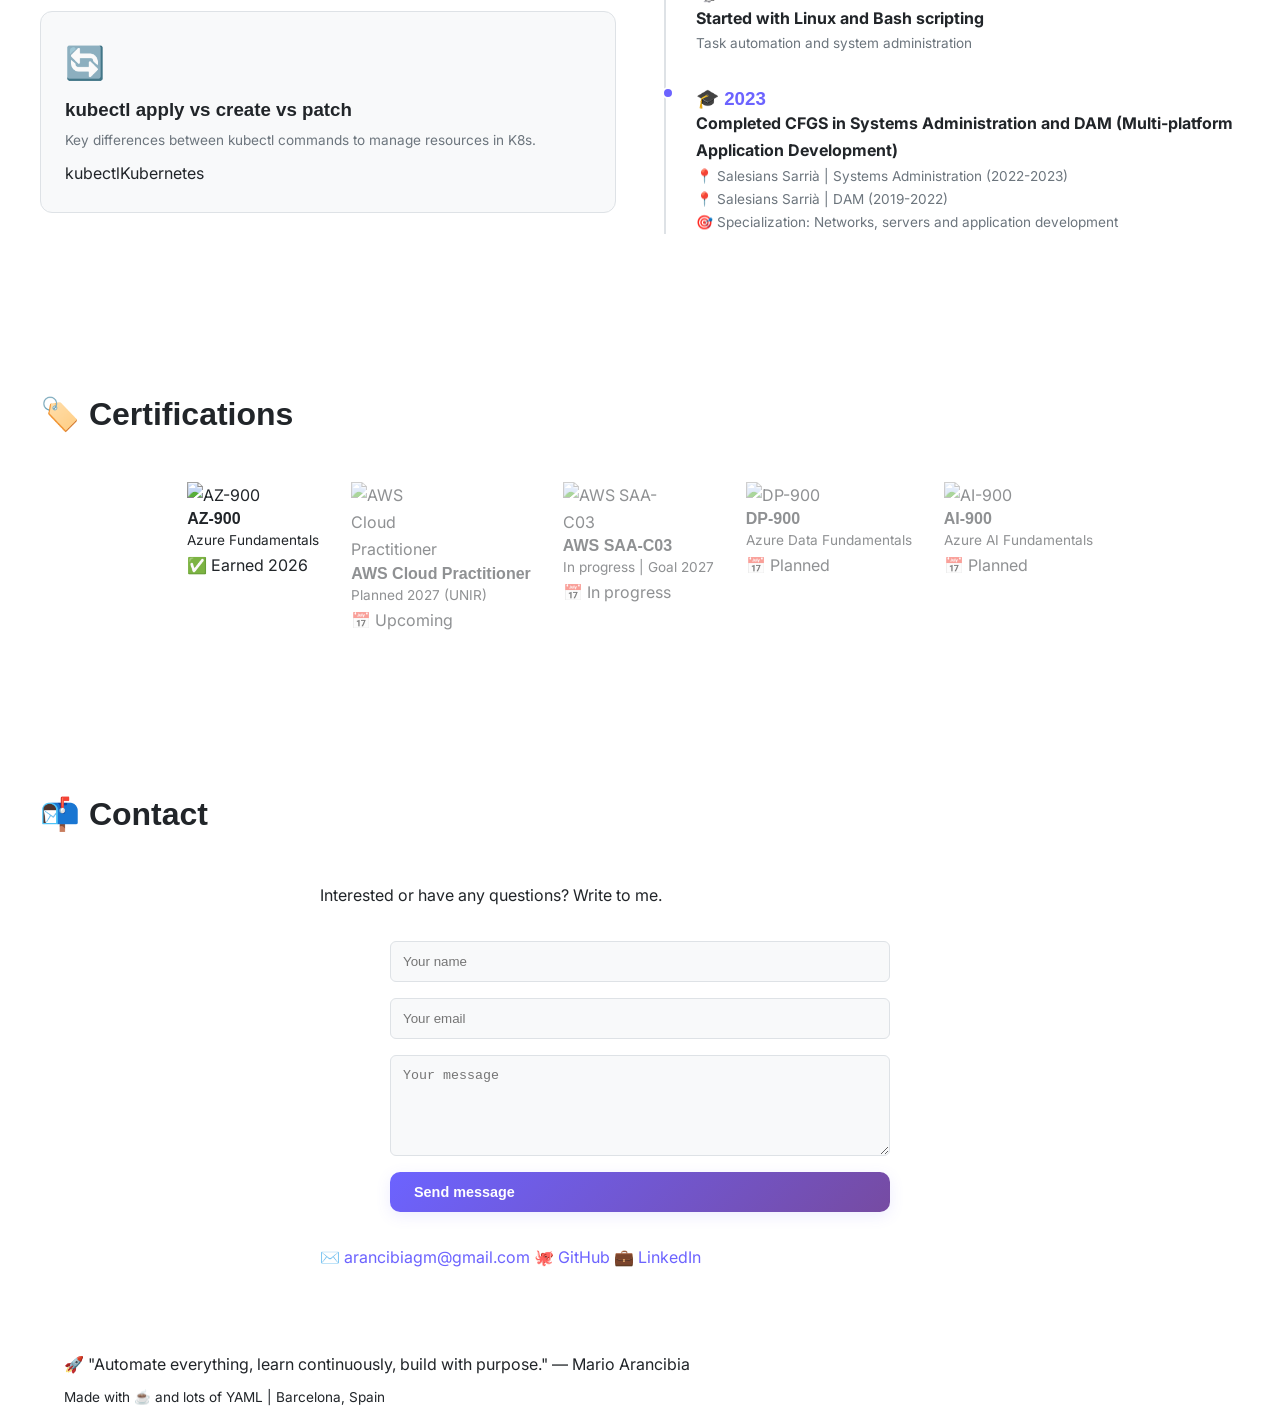
==== commit 90d9b4d5: "update argocd and delete green border" ====
--- a/html/index_en.html
+++ b/html/index_en.html
@@ -74,6 +74,7 @@
                     <div class="skill-card" style="text-align: center;"><span style="font-size: 2rem;">🐍</span><h3 style="margin-top: 0.5rem;">Automation</h3><p style="font-size: 0.85rem;">Python, Bash</p></div>
                     <div class="skill-card" style="text-align: center;"><span style="font-size: 2rem;">🐳</span><h3 style="margin-top: 0.5rem;">Containerization</h3><p style="font-size: 0.85rem;">Docker</p></div>
                     <div class="skill-card" style="text-align: center;"><span style="font-size: 2rem;">☸️</span><h3 style="margin-top: 0.5rem;">Orchestration</h3><p style="font-size: 0.85rem;">Kubernetes (K8s)</p></div>
+                    <div class="skill-card" style="text-align: center;"><span style="font-size: 2rem;">🔄</span><h3 style="margin-top: 0.5rem;">GitOps</h3><p style="font-size: 0.85rem;">ArgoCD</p></div>
                 </div>
             </section>
 
@@ -94,7 +95,7 @@
                     <tr><th>🐳 Containers</th><td>Docker</td></tr>
                     <tr><th>☸️ Orchestration</th><td>Kubernetes (K8s), Minikube, Helm</td></tr>
                     <tr><th>📜 Scripting</th><td>Python, Bash</td></tr>
-                    <tr><th>💻 Local Dev</th><td>Vagrant</td></tr>
+                    <tr><th>💻 Local Dev</th><td>test</td></tr>
                     <tr><th>🔁 Version Control</th><td>Git, GitHub</td></tr>
                 </tbody></table>
             </section>
--- a/css/styles.css
+++ b/css/styles.css
@@ -1,541 +1,359 @@
+/* ============================================================
+   MAIN STYLES — Mario Arancibia Portfolio
+   Organized by sections for easy maintenance
+   ============================================================ */
+
 :root {
+    --bg-primary: #ffffff;
+    --bg-secondary: #f8f9fa;
+    --bg-card: #ffffff;
+    --bg-tertiary: #e9ecef;
+    --text-primary: #212529;
+    --text-secondary: #6c757d;
+    --text-tertiary: #adb5bd;
+    --accent: #6c63ff;
+    --accent-hover: #5a52e0;
+    --accent-light: rgba(108, 99, 255, 0.12);
+    --accent-green: #3fb950;
+    --accent-purple: #a371f7;
+    --accent-orange: #d29922;
+    --border: #dee2e6;
+    --shadow: rgba(0, 0, 0, 0.06);
+    --shadow-hover: rgba(0, 0, 0, 0.12);
+    --gradient-hero: linear-gradient(135deg, #667eea 0%, #764ba2 100%);
+    --gradient-btn: linear-gradient(135deg, #6c63ff, #764ba2);
+    --success: #28a745;
+    --error: #dc3545;
+    --terminal-bg: #1e1e2e;
+    --terminal-text: #cdd6f4;
+    --terminal-green: #a6e3a1;
+    --terminal-pink: #f5c2e7;
+    --overlay: rgba(0, 0, 0, 0.7);
+    --header-bg: rgba(255, 255, 255, 0.9);
+    --loader-bg: #ffffff;
+    --nav-shadow: rgba(0, 0, 0, 0.08);
+}
+
+[data-theme="dark"] {
     --bg-primary: #0d1117;
     --bg-secondary: #161b22;
     --bg-card: #21262d;
+    --bg-tertiary: #30363d;
     --text-primary: #e6edf3;
     --text-secondary: #8b949e;
+    --text-tertiary: #484f58;
     --accent: #58a6ff;
+    --accent-hover: #79b8ff;
+    --accent-light: rgba(88, 166, 255, 0.15);
     --accent-green: #3fb950;
     --accent-purple: #a371f7;
     --accent-orange: #d29922;
     --border: #30363d;
-}
-
-* {
-    margin: 0;
-    padding: 0;
-    box-sizing: border-box;
-}
-
-body {
-    font-family: 'Inter', sans-serif;
-    background: var(--bg-primary);
-    color: var(--text-primary);
-    line-height: 1.6;
-}
-
-.container {
-    max-width: 1200px;
-    margin: 0 auto;
-    padding: 0 2rem;
-}
-
-header {
-    padding: 1.2rem 0;
-    border-bottom: 1px solid var(--border);
-    position: sticky;
-    top: 0;
-    background: var(--bg-primary);
-    z-index: 100;
-}
-
-nav {
-    display: grid;
-    grid-template-columns: 1fr auto 1fr;
-    align-items: center;
-    gap: 1rem;
-}
-
-.logo {
-    font-family: 'JetBrains Mono', monospace;
-    font-size: 1.5rem;
-    color: var(--accent);
-    text-decoration: none;
-    justify-self: start;
-}
-
-.nav-links {
-    display: flex;
-    gap: 1.2rem;
-    list-style: none;
-    justify-self: center;
-}
-
-.nav-links a {
-    color: var(--text-secondary);
-    text-decoration: none;
-    transition: color 0.3s;
-}
-
-.nav-links a:hover {
-    color: var(--accent);
-}
-
-.lang-selector {
-    justify-self: end;
-}
-
-.lang-btn {
-    background: transparent;
-    border: 1px solid var(--border);
-    border-radius: 6px;
-    padding: 0.25rem 0.75rem;
-    font-size: 0.8rem;
-    cursor: pointer;
-    color: var(--text-secondary);
-    transition: all 0.2s ease;
-}
-
-.lang-btn:hover {
-    border-color: var(--accent);
-    color: var(--accent);
-}
-
-.lang-btn.active {
-    background: var(--accent);
-    border-color: var(--accent);
-    color: white;
-}
-
-.hero {
-    padding: 4rem 0;
-    display: grid;
-    grid-template-columns: 1fr 1fr;
-    gap: 4rem;
-    align-items: center;
-}
-
-.hero-content h1 {
-    font-size: 2.5rem;
-    margin-bottom: 1rem;
-    line-height: 1.2;
-}
-
-.hero-content h1 span {
-    color: var(--accent);
-}
-
-.hero-content p {
-    font-size: 1.1rem;
-    color: var(--text-secondary);
-    margin-bottom: 2rem;
-}
-
-.terminal {
-    background: var(--bg-secondary);
-    border: 1px solid var(--border);
-    border-radius: 8px;
-    overflow: hidden;
-    font-family: 'JetBrains Mono', monospace;
-    font-size: 0.85rem;
-}
-
-.terminal-header {
-    background: var(--bg-card);
-    padding: 0.75rem 1rem;
-    display: flex;
-    gap: 0.5rem;
-}
-
-.terminal-dot {
-    width: 12px;
-    height: 12px;
-    border-radius: 50%;
-}
-
-.terminal-dot.red { background: #ff5f56; }
-.terminal-dot.yellow { background: #ffbd2e; }
-.terminal-dot.green { background: #27ca40; }
-
-.terminal-body {
-    padding: 1.5rem;
-}
-
-.terminal-line {
-    margin-bottom: 0.5rem;
-}
-
-.prompt {
-    color: var(--accent-green);
-}
-
-.command {
-    color: var(--text-primary);
-}
-
-.output {
-    color: var(--text-secondary);
-}
-
-@keyframes blink {
-    0%, 100% { opacity: 1; }
-    50% { opacity: 0; }
-}
-
-.section {
-    padding: 5rem 0;
-    border-top: 1px solid var(--border);
-}
-
-.section-title {
-    font-size: 1.75rem;
-    margin-bottom: 2rem;
-    display: flex;
-    align-items: center;
-    gap: 1rem;
-}
-
-.section-title::before {
-    content: '';
-    width: 40px;
-    height: 4px;
-    background: var(--accent);
-    border-radius: 2px;
-}
-
-.skills-grid {
-    display: grid;
-    grid-template-columns: repeat(auto-fit, minmax(280px, 1fr));
-    gap: 1.5rem;
-}
-
-.skill-card {
-    background: var(--bg-secondary);
-    border: 1px solid var(--border);
-    border-radius: 8px;
-    padding: 1.5rem;
-    transition: transform 0.3s, border-color 0.3s;
-}
-
-.skill-card:hover {
-    transform: translateY(-4px);
-    border-color: var(--accent);
-}
-
-.skill-card h3 {
-    color: var(--accent);
-    margin-bottom: 1rem;
-    font-size: 1.1rem;
-}
-
-.skill-tags {
-    display: flex;
-    flex-wrap: wrap;
-    gap: 0.5rem;
-}
-
-.tag {
-    background: var(--bg-card);
-    padding: 0.25rem 0.75rem;
-    border-radius: 20px;
-    font-size: 0.8rem;
-    color: var(--text-secondary);
-}
-
-.stack-table {
-    background: var(--bg-secondary);
-    border: 1px solid var(--border);
-    border-radius: 8px;
-    width: 100%;
-    border-collapse: collapse;
-}
-
-.stack-table th, .stack-table td {
-    padding: 1rem;
-    text-align: left;
-    border-bottom: 1px solid var(--border);
-}
-
-.stack-table th {
-    color: var(--accent);
-    font-weight: 600;
-    width: 30%;
-}
-
-.stack-table tr:last-child td {
-    border-bottom: none;
-}
-
-.projects-grid {
-    display: grid;
-    grid-template-columns: repeat(3, 1fr);
-    gap: 1.5rem;
-}
-
-.project-card {
-    background: var(--bg-secondary);
-    border: 1px solid var(--border);
-    border-radius: 8px;
-    padding: 1rem;
-    transition: transform 0.3s;
-}
-
-.project-card:hover {
-    transform: translateY(-4px);
-}
-
-.project-links a {
-    color: var(--accent);
-    text-decoration: none;
-    font-size: 0.75rem;
-}
-
-.project-links a:hover {
-    text-decoration: underline;
-}
-
-.goals-grid {
-    display: grid;
-    grid-template-columns: repeat(auto-fit, minmax(250px, 1fr));
-    gap: 1rem;
-}
-
-.goal-item {
-    background: var(--bg-secondary);
-    border: 1px solid var(--border);
-    border-radius: 8px;
-    padding: 1rem;
-    display: flex;
-    align-items: center;
-    gap: 0.75rem;
-}
-
-.goal-item.completed {
-    border-color: var(--accent-green);
-}
-
-.certificate-badge {
-    display: inline-block;
-    background: var(--bg-card);
-    border: 1px solid var(--border);
-    border-radius: 12px;
-    padding: 1.5rem;
-    text-align: center;
-    transition: transform 0.3s;
-}
-
-.certificate-badge:hover {
-    transform: translateY(-4px);
-    border-color: var(--accent);
-}
-
-.certificate-badge img {
-    width: 100px;
-    margin-bottom: 1rem;
-}
-
-.contact-content {
-    text-align: center;
-    max-width: 600px;
-    margin: 0 auto;
-}
-
-.contact-content p {
-    color: var(--text-secondary);
-    margin-bottom: 2rem;
-}
-
-.contact-links {
-    display: flex;
-    justify-content: center;
-    gap: 2rem;
-    flex-wrap: wrap;
-}
-
-.contact-link {
-    display: flex;
-    align-items: center;
-    gap: 0.5rem;
-    color: var(--text-primary);
-    text-decoration: none;
-    padding: 0.75rem 1.5rem;
-    border: 1px solid var(--border);
-    border-radius: 8px;
-    transition: all 0.3s;
-}
-
-.contact-link:hover {
-    border-color: var(--accent);
-    color: var(--accent);
-}
-
-.btn {
-    display: inline-block;
-    padding: 0.75rem 1.5rem;
-    border-radius: 6px;
-    text-decoration: none;
-    font-weight: 600;
-    transition: all 0.3s;
-}
-
-.btn-primary {
-    background: var(--accent);
-    color: var(--bg-primary);
-}
-
-.btn-primary:hover {
-    opacity: 0.9;
-}
-
-.btn-outline {
-    border: 1px solid var(--border);
-    color: var(--text-primary);
-}
-
-.btn-outline:hover {
-    border-color: var(--accent);
-    color: var(--accent);
-}
-
-footer {
-    padding: 2rem 0;
-    border-top: 1px solid var(--border);
-    text-align: center;
-    color: var(--text-secondary);
-}
-
-@media (max-width: 1024px) {
-    .container {
-        padding-left: 2rem;
-        padding-right: 2rem;
-    }
-    
-    .hero {
-        flex-direction: column;
-        text-align: center;
-        gap: 2rem;
-    }
-    
-    .hero-content {
-        text-align: center;
-    }
-    
-    .hero-content div {
-        justify-content: center;
-    }
-    
-    .terminal {
-        width: 100%;
-        max-width: 500px;
-        margin: 0 auto;
-    }
-    
-    .logo {
-        font-size: 1.2rem;
-    }
-
-    .projects-grid {
-        grid-template-columns: repeat(2, 1fr);
-        gap: 1.5rem;
-    }
-    
-    .skills-grid {
-        grid-template-columns: repeat(auto-fit, minmax(180px, 1fr));
-    }
-    
-    .section {
-        padding: 3rem 0;
-    }
-}
-
-@media (max-width: 767px) {
-    nav {
-        display: flex;
-        flex-wrap: wrap;
-        justify-content: space-between;
-        align-items: center;
-        gap: 0.5rem;
-    }
-    
-    .logo {
-        order: 1;
-        font-size: 1rem;
-        flex: 1;
-    }
-
-    .terminal {
-        display: none;
-    }
-
-    .hero-content {
-        justify-content: center;
-        margin-right: -50%;
-    }
-    
-    .lang-selector {
-        order: 2;
-        margin: 0;
-    }
-    
-    .lang-btn {
-        padding: 0.2rem 0.6rem;
-        font-size: 0.7rem;
-    }
-    
-    .nav-links {
-        order: 3;
-        width: 100%;
-        display: flex;
-        flex-wrap: wrap;
-        justify-content: center;
-        gap: 0.5rem;
-        margin-top: 0.5rem;
-    }
-    
-    .nav-links li a {
-        font-size: 0.8rem;
-        padding: 0.3rem 0.5rem;
-        white-space: nowrap;
-    }
-}
-
-@media (min-width: 1025px) and (max-width: 1200px) {
-    .projects-grid {
-        grid-template-columns: repeat(2, 1fr);
-    }
-    
-    .container {
-        max-width: 95%;
-    }
-}
-
-@media (hover: none) and (pointer: coarse) {
-    .project-card:hover,
-    .skill-card:hover,
-    .certificate-badge:hover,
-    .lang-btn:hover,
-    .btn:hover {
-        transform: none;
-    }
-}
-
-.skills-grid + div {
-    text-align: center;
-    overflow-x: auto;
-    -webkit-overflow-scrolling: touch;
-    margin: 1rem 0;
-}
-
-.skills-grid + div img {
-    max-width: 100%;
-    height: auto;
-    min-width: 300px;
-}
-
-.stack-table {
-    overflow-x: auto;
-    display: block;
-    white-space: normal;
-}
-
-@media (max-width: 640px) {
-    .stack-table {
-        display: block;
-        overflow-x: auto;
-    }
-    
-    .stack-table tbody {
-        display: table;
-        width: 100%;
-    }
+    --shadow: rgba(0, 0, 0, 0.25);
+    --shadow-hover: rgba(0, 0, 0, 0.4);
+    --gradient-hero: linear-gradient(135deg, #0d1117 0%, #1a1a2e 50%, #16213e 100%);
+    --gradient-btn: linear-gradient(135deg, #58a6ff, #a371f7);
+    --success: #3fb950;
+    --error: #f85149;
+    --terminal-bg: #0d1117;
+    --terminal-text: #e6edf3;
+    --terminal-green: #3fb950;
+    --terminal-pink: #f5c2e7;
+    --overlay: rgba(0, 0, 0, 0.8);
+    --header-bg: rgba(13, 17, 23, 0.9);
+    --loader-bg: #0d1117;
+    --nav-shadow: rgba(0, 0, 0, 0.3);
+}
+
+*,*::before,*::after{margin:0;padding:0;box-sizing:border-box}
+html{scroll-behavior:smooth;font-size:16px}
+body{font-family:'Inter',-apple-system,BlinkMacSystemFont,'Segoe UI',Roboto,sans-serif;background:var(--bg-primary);color:var(--text-primary);line-height:1.7;overflow-x:hidden;transition:background .3s,color .3s}
+img{max-width:100%;height:auto;display:block}
+a{color:var(--accent);text-decoration:none;transition:color .3s}
+ul{list-style:none}
+.container{max-width:1200px;margin:0 auto;padding:0 1.5rem}
+::selection{background:var(--accent);color:#fff}
+h1,h2,h3,h4,h5,h6{font-family:'Poppins',sans-serif;font-weight:700;line-height:1.25}
+
+.loader{position:fixed;top:0;left:0;width:100%;height:100%;background:var(--loader-bg);display:flex;align-items:center;justify-content:center;z-index:9999;transition:opacity .5s,visibility .5s}
+.loader.hidden{opacity:0;visibility:hidden;pointer-events:none}
+.loader-spinner{width:48px;height:48px;border:4px solid var(--border);border-top-color:var(--accent);border-radius:50%;animation:spinner .8s linear infinite}
+@keyframes spinner{to{transform:rotate(360deg)}}
+
+.header{position:fixed;top:0;left:0;width:100%;z-index:1000;background:var(--header-bg);backdrop-filter:blur(12px);-webkit-backdrop-filter:blur(12px);border-bottom:1px solid var(--border);transition:background .3s,border-color .3s}
+.header.scrolled{box-shadow:0 1px 10px var(--nav-shadow)}
+.nav{display:flex;align-items:center;justify-content:space-between;height:68px;gap:1rem}
+.logo{display:flex;align-items:center;gap:.2rem;font-family:'Inter',monospace;font-weight:700;font-size:1.2rem;color:var(--accent);text-decoration:none;flex-shrink:0}
+.logo-bracket{color:var(--text-tertiary);font-weight:400;font-size:1.1rem}
+.logo-text{background:var(--gradient-btn);-webkit-background-clip:text;-webkit-text-fill-color:transparent;background-clip:text}
+.nav-menu{display:flex;align-items:center;gap:.25rem}
+.nav-link{display:inline-block;padding:.5rem .85rem;font-size:.9rem;font-weight:500;color:var(--text-secondary);border-radius:8px;transition:color .3s,background .3s;position:relative}
+.nav-link:hover,.nav-link.active{color:var(--accent);background:var(--accent-light)}
+.nav-link::after{content:'';position:absolute;bottom:0;left:50%;transform:translateX(-50%);width:0;height:2px;background:var(--accent);border-radius:1px;transition:width .3s}
+.nav-link:hover::after,.nav-link.active::after{width:60%}
+.nav-actions{display:flex;align-items:center;gap:.5rem;flex-shrink:0}
+
+.lang-toggle{display:flex;align-items:center;justify-content:center;min-width:44px;height:40px;border:1px solid var(--border);border-radius:10px;background:transparent;cursor:pointer;color:var(--text-secondary);font-size:.8rem;font-weight:700;transition:all .3s;padding:0 .65rem;letter-spacing:.5px;font-family:'Poppins',sans-serif}
+.lang-toggle:hover{border-color:var(--accent);color:var(--accent);background:var(--accent-light)}
+
+.theme-toggle{display:flex;align-items:center;justify-content:center;width:40px;height:40px;border:1px solid var(--border);border-radius:10px;background:transparent;cursor:pointer;color:var(--text-secondary);font-size:1.1rem;transition:all .3s}
+.theme-toggle:hover{border-color:var(--accent);color:var(--accent);background:var(--accent-light)}
+.theme-toggle .fa-sun{display:none}
+.theme-toggle .fa-moon{display:block}
+[data-theme="dark"] .theme-toggle .fa-sun{display:block}
+[data-theme="dark"] .theme-toggle .fa-moon{display:none}
+
+.hamburger{display:none;flex-direction:column;justify-content:center;align-items:center;width:40px;height:40px;border:1px solid var(--border);border-radius:10px;background:transparent;cursor:pointer;gap:5px;transition:all .3s}
+.hamburger-line{display:block;width:20px;height:2px;background:var(--text-secondary);border-radius:2px;transition:all .3s}
+.hamburger.active .hamburger-line:nth-child(1){transform:rotate(45deg) translate(5px,5px)}
+.hamburger.active .hamburger-line:nth-child(2){opacity:0}
+.hamburger.active .hamburger-line:nth-child(3){transform:rotate(-45deg) translate(5px,-5px)}
+
+.hero{position:relative;min-height:100vh;display:flex;align-items:center;padding:6rem 0 3rem;overflow:hidden}
+.hero-bg{position:absolute;top:0;left:0;width:100%;height:100%;background:var(--gradient-hero);opacity:.03;z-index:0;pointer-events:none}
+.hero-container{position:relative;z-index:1;display:grid;grid-template-columns:1fr 1fr;gap:3rem;align-items:center}
+.hero-content{animation:fadeInUp 1s ease forwards}
+.hero-greeting{font-size:1.1rem;font-weight:500;color:var(--accent);margin-bottom:.5rem}
+.hero-name{font-size:clamp(2rem,5vw,3.5rem);font-weight:800;margin-bottom:.75rem;line-height:1.15}
+.hero-name .highlight{background:var(--gradient-btn);-webkit-background-clip:text;-webkit-text-fill-color:transparent;background-clip:text}
+.hero-typed-wrapper{display:flex;align-items:center;gap:.5rem;margin-bottom:1rem;font-family:'Inter',monospace;font-size:1.1rem;color:var(--text-secondary)}
+.hero-prefix{color:var(--accent);font-weight:700}
+.hero-typed{color:var(--accent);font-weight:600}
+.hero-description{font-size:1rem;color:var(--text-secondary);max-width:520px;margin-bottom:1.75rem;line-height:1.7}
+.hero-description strong{color:var(--text-primary)}
+.hero-cta{display:flex;gap:1rem;margin-bottom:2rem;flex-wrap:wrap}
+.hero-social{display:flex;gap:.75rem}
+.social-link{display:flex;align-items:center;justify-content:center;width:42px;height:42px;border:1px solid var(--border);border-radius:10px;color:var(--text-secondary);font-size:1.15rem;transition:all .3s;position:relative}
+.social-link:hover{color:var(--accent);border-color:var(--accent);background:var(--accent-light);transform:translateY(-3px)}
+.social-link::after{content:attr(data-tooltip);position:absolute;bottom:-28px;left:50%;transform:translateX(-50%) scale(.8);background:var(--text-primary);color:var(--bg-primary);padding:.25rem .6rem;border-radius:4px;font-size:.72rem;font-weight:500;white-space:nowrap;opacity:0;visibility:hidden;transition:all .3s}
+.social-link:hover::after{opacity:1;visibility:visible;transform:translateX(-50%) scale(1)}
+
+.hero-visual{display:flex;justify-content:center;animation:fadeInUp 1s ease .2s forwards;opacity:0}
+.terminal-card{width:100%;max-width:480px;background:var(--terminal-bg);border:1px solid var(--border);border-radius:14px;overflow:hidden;box-shadow:0 20px 60px var(--shadow-hover);transform:perspective(1200px) rotateY(-4deg);transition:transform .5s}
+.terminal-card:hover{transform:perspective(1200px) rotateY(0)}
+.terminal-bar{display:flex;align-items:center;gap:8px;padding:.75rem 1rem;background:rgba(255,255,255,.05);border-bottom:1px solid rgba(255,255,255,.08)}
+.terminal-dot{width:12px;height:12px;border-radius:50%}
+.terminal-dot.red{background:#ff5f56}
+.terminal-dot.yellow{background:#ffbd2e}
+.terminal-dot.green{background:#27ca40}
+.terminal-title{margin-left:auto;font-size:.75rem;color:rgba(255,255,255,.4);font-family:'Inter',monospace}
+.terminal-body{padding:1.25rem 1.5rem;font-family:'Inter',monospace;font-size:.85rem;line-height:1.8}
+.term-line{margin-bottom:.4rem;color:var(--terminal-text)}
+.term-prompt{color:var(--terminal-green)}
+.term-colon{color:var(--terminal-text)}
+.term-path{color:var(--terminal-pink)}
+.term-dollar{color:var(--terminal-text)}
+.term-cmd{color:var(--terminal-text)}
+.term-output{color:rgba(205,214,244,.65);padding-left:1.5rem}
+.term-cursor{color:var(--terminal-green);animation:blink 1s step-end infinite}
+
+.btn{display:inline-flex;align-items:center;gap:.5rem;padding:.75rem 1.5rem;border:none;border-radius:10px;font-family:'Poppins',sans-serif;font-weight:600;font-size:.9rem;cursor:pointer;transition:all .3s;text-decoration:none;position:relative;overflow:hidden}
+.btn::before{content:'';position:absolute;top:0;left:-100%;width:100%;height:100%;background:rgba(255,255,255,.1);transition:left .5s}
+.btn:hover::before{left:100%}
+.btn-primary{background:var(--gradient-btn);color:#fff;box-shadow:0 4px 15px var(--accent-light)}
+.btn-primary:hover{background:var(--gradient-btn-hover,var(--gradient-btn));color:#fff;transform:translateY(-2px)}
+.btn-outline{border:2px solid var(--border);color:var(--text-primary);background:transparent}
+.btn-outline:hover{border-color:var(--accent);color:var(--accent);background:var(--accent-light);transform:translateY(-2px)}
+
+.section{padding:5rem 0;transition:background .3s}
+.section-alt{background:var(--bg-secondary)}
+.section-title{display:flex;align-items:center;gap:.75rem;font-size:clamp(1.4rem,3vw,2rem);margin-bottom:3rem;color:var(--text-primary)}
+.section-number{font-family:'Inter',monospace;font-size:1rem;color:var(--accent);font-weight:500}
+.section-line{flex:1;max-width:200px;height:1px;background:var(--border)}
+
+.about-content{display:grid;grid-template-columns:1fr 2fr;gap:3rem;align-items:start}
+.about-image-wrapper{display:flex;flex-direction:column;align-items:center;gap:1.5rem}
+.about-image{width:200px;height:200px;border-radius:50%;overflow:hidden;border:3px solid var(--accent);box-shadow:0 0 30px var(--accent-light);display:flex;align-items:center;justify-content:center}
+.about-avatar-placeholder{width:100%;height:100%;display:flex;align-items:center;justify-content:center;background:var(--gradient-hero);font-size:4rem;color:#fff}
+.about-avatar-img{width:100%;height:100%;object-fit:cover;border-radius:50%}
+.about-stats{display:flex;gap:1rem;width:100%;justify-content:center}
+.stat-item{text-align:center;padding:.75rem 1rem;background:var(--bg-card);border:1px solid var(--border);border-radius:12px;flex:1;min-width:70px}
+.stat-number{display:block;font-family:'Poppins',sans-serif;font-size:1.5rem;font-weight:700;color:var(--accent)}
+.stat-label{font-size:.7rem;color:var(--text-secondary);font-weight:500;text-transform:uppercase;letter-spacing:.5px}
+.about-text{display:flex;flex-direction:column;gap:1rem}
+.about-text p{font-size:.95rem;color:var(--text-secondary);line-height:1.8}
+.about-text p strong{color:var(--text-primary)}
+.about-achievements{display:flex;flex-wrap:wrap;gap:.75rem;margin-top:.5rem}
+.achievement-badge{display:flex;align-items:center;gap:.5rem;padding:.5rem .85rem;background:var(--accent-light);border:1px solid transparent;border-radius:8px;font-size:.8rem;color:var(--accent);font-weight:500}
+
+.skills-description{text-align:center;margin-bottom:2rem;color:var(--text-secondary)}
+.skills-grid{display:grid;grid-template-columns:repeat(auto-fill,minmax(160px,1fr));gap:1rem}
+.skill-card{display:flex;flex-direction:column;align-items:center;text-align:center;padding:1.5rem 1rem;background:var(--bg-card);border:1px solid var(--border);border-radius:12px;transition:all .3s;cursor:default}
+.skill-card:hover{transform:translateY(-6px);border-color:var(--accent);box-shadow:0 8px 25px var(--shadow-hover)}
+.skill-icon{font-size:2rem;color:var(--accent);margin-bottom:.75rem;transition:transform .3s}
+.skill-card:hover .skill-icon{transform:scale(1.15)}
+.skill-name{font-size:.9rem;font-weight:600;margin-bottom:.35rem;color:var(--text-primary);font-family:'Poppins',sans-serif}
+.skill-desc{font-size:.75rem;color:var(--text-secondary);line-height:1.4}
+
+.projects-grid{display:grid;grid-template-columns:repeat(3,1fr);gap:1.5rem}
+.project-card{background:var(--bg-card);border:1px solid var(--border);border-radius:14px;overflow:hidden;transition:all .4s;display:flex;flex-direction:column}
+.project-card:hover{transform:translateY(-8px);border-color:var(--accent);box-shadow:0 12px 40px var(--shadow-hover)}
+.project-image{position:relative;overflow:hidden;aspect-ratio:16/10}
+.project-image-placeholder{width:100%;height:100%;display:flex;align-items:center;justify-content:center;font-size:3rem;color:rgba(255,255,255,.8);transition:transform .5s}
+.project-card:hover .project-image-placeholder{transform:scale(1.08)}
+.project-overlay{position:absolute;top:0;left:0;width:100%;height:100%;background:var(--overlay);display:flex;align-items:center;justify-content:center;opacity:0;transition:opacity .4s}
+.project-card:hover .project-overlay{opacity:1}
+.project-link{display:flex;align-items:center;justify-content:center;width:44px;height:44px;border-radius:50%;background:rgba(255,255,255,.15);color:#fff;font-size:1.2rem;transition:all .3s;backdrop-filter:blur(4px);position:relative}
+.project-link:hover{background:var(--accent);color:#fff;transform:scale(1.1)}
+.project-link::after{content:attr(data-tooltip);position:absolute;bottom:-32px;left:50%;transform:translateX(-50%) scale(.85);background:var(--text-primary);color:var(--bg-primary);padding:.25rem .6rem;border-radius:4px;font-size:.7rem;white-space:nowrap;opacity:0;visibility:hidden;transition:all .3s}
+.project-link:hover::after{opacity:1;visibility:visible;transform:translateX(-50%) scale(1)}
+.project-info{padding:1.25rem;flex:1;display:flex;flex-direction:column}
+.project-title{font-size:1.05rem;font-weight:600;margin-bottom:.5rem;color:var(--text-primary);font-family:'Poppins',sans-serif}
+.project-description{font-size:.85rem;color:var(--text-secondary);line-height:1.6;margin-bottom:1rem;flex:1}
+.project-tags{display:flex;flex-wrap:wrap;gap:.4rem;margin-bottom:1rem}
+.project-tag{display:inline-block;padding:.2rem .6rem;font-size:.7rem;font-weight:500;background:var(--accent-light);color:var(--accent);border-radius:6px}
+.project-footer{display:flex;align-items:center;gap:1rem;padding-top:.75rem;border-top:1px solid var(--border)}
+.project-footer-link{display:flex;align-items:center;gap:.4rem;font-size:.8rem;font-weight:500;color:var(--text-secondary);transition:color .3s}
+.project-footer-link:hover{color:var(--accent)}
+
+.goals-grid{display:grid;grid-template-columns:repeat(auto-fit,minmax(280px,1fr));gap:1rem}
+.goal-item{display:flex;align-items:center;gap:.75rem;padding:1rem;background:var(--bg-card);border:1px solid var(--border);border-radius:12px;transition:all .3s}
+.goal-item:hover{border-color:var(--accent);transform:translateY(-2px)}
+.goal-item.completed{border-color:var(--success)}
+.goal-icon{font-size:1.2rem;flex-shrink:0}
+.goal-text{font-size:.9rem;color:var(--text-primary);font-weight:500}
+
+.cert-progress-grid{display:grid;grid-template-columns:repeat(3,1fr);gap:1.5rem}
+.cert-progress-card{background:var(--bg-card);border:1px solid var(--border);border-radius:14px;padding:1.5rem;transition:all .3s}
+.cert-progress-card:hover{border-color:var(--accent);transform:translateY(-4px);box-shadow:0 8px 25px var(--shadow-hover)}
+.cert-progress-header{display:flex;align-items:center;gap:.75rem;margin-bottom:1rem}
+.cert-progress-icon{font-size:2rem;flex-shrink:0}
+.cert-progress-header div{flex:1}
+.cert-progress-name{font-size:.9rem;font-weight:600;color:var(--text-primary);font-family:'Poppins',sans-serif;margin-bottom:.15rem;line-height:1.3}
+.cert-progress-pct{font-size:1.1rem;font-weight:700;color:var(--accent);font-family:'Poppins',sans-serif}
+.progress-bar{width:100%;height:8px;background:var(--bg-tertiary);border-radius:20px;overflow:hidden;margin-bottom:.75rem}
+.progress-fill{height:100%;border-radius:20px;transition:width .8s}
+.cert-progress-desc{font-size:.8rem;color:var(--text-secondary);line-height:1.4}
+
+.learning-grid{display:grid;grid-template-columns:1fr 1fr;gap:2.5rem}
+.learning-column{min-width:0}
+.reading-cards{display:flex;flex-direction:column;gap:1.25rem}
+.reading-card{background:var(--bg-card);border:1px solid var(--border);border-radius:14px;padding:1.5rem;transition:all .3s}
+.reading-card:hover{border-color:var(--accent);transform:translateY(-3px);box-shadow:0 6px 20px var(--shadow-hover)}
+.reading-icon{font-size:2rem;margin-bottom:.75rem}
+.reading-card-title{font-size:1rem;font-weight:600;color:var(--text-primary);font-family:'Poppins',sans-serif;margin-bottom:.5rem}
+.reading-card-desc{font-size:.85rem;color:var(--text-secondary);line-height:1.6;margin-bottom:.75rem}
+
+.timeline{position:relative;padding-left:2rem}
+.timeline::before{content:'';position:absolute;left:7px;top:0;bottom:0;width:2px;background:var(--border)}
+.timeline-item{position:relative;margin-bottom:2rem;padding-left:.5rem}
+.timeline-item:last-child{margin-bottom:0}
+.timeline-item.upcoming{opacity:.7}
+.timeline-dot{position:absolute;left:-2rem;top:4px;width:14px;height:14px;border-radius:50%;border:2px solid var(--bg-primary);box-shadow:0 0 0 2px var(--accent);z-index:1}
+.timeline-content{background:var(--bg-card);border:1px solid var(--border);border-radius:12px;padding:1.25rem;transition:all .3s}
+.timeline-content:hover{border-color:var(--accent);box-shadow:0 4px 15px var(--shadow-hover)}
+.timeline-date{font-size:.85rem;font-weight:600;color:var(--accent);font-family:'Poppins',sans-serif;margin-bottom:.35rem}
+.timeline-event{font-size:.9rem;color:var(--text-primary);margin-bottom:.25rem;line-height:1.4}
+.timeline-desc{font-size:.8rem;color:var(--text-secondary);line-height:1.5}
+
+.certs-grid{display:grid;grid-template-columns:repeat(5,1fr);gap:1.25rem}
+.cert-badge{display:flex;flex-direction:column;align-items:center;text-align:center;padding:1.5rem 1rem;background:var(--bg-card);border:1px solid var(--border);border-radius:14px;transition:all .3s}
+.cert-badge:hover{transform:translateY(-5px);border-color:var(--accent);box-shadow:0 8px 25px var(--shadow-hover)}
+.cert-badge.pending{opacity:.5}
+.cert-badge.pending:hover{opacity:.8}
+.cert-badge img{width:80px;height:80px;object-fit:contain;margin-bottom:.75rem;border-radius:8px}
+.cert-badge-title{font-size:.9rem;font-weight:600;color:var(--text-primary);font-family:'Poppins',sans-serif;margin-bottom:.2rem}
+.cert-badge-sub{font-size:.75rem;color:var(--text-secondary);margin-bottom:.75rem}
+.tag-earned{color:var(--success);background:transparent;border:none}
+
+.contact-content{max-width:640px;margin:0 auto}
+.contact-subtitle{text-align:center;font-size:1rem;color:var(--text-secondary);margin-bottom:2rem;line-height:1.7}
+.contact-form{display:flex;flex-direction:column;gap:1.25rem;margin-bottom:2.5rem}
+.honeypot{position:absolute;left:-9999px;opacity:0;height:0;width:0}
+.form-group{display:flex;flex-direction:column;gap:.35rem}
+.form-label{font-size:.85rem;font-weight:600;color:var(--text-primary)}
+.form-input-wrapper{position:relative;display:flex;align-items:center}
+.form-icon{position:absolute;left:1rem;color:var(--text-tertiary);font-size:.9rem;pointer-events:none;transition:color .3s}
+.form-icon-top{align-self:flex-start;margin-top:.85rem}
+.form-input{width:100%;padding:.85rem 1rem .85rem 2.8rem;background:var(--bg-primary);border:1.5px solid var(--border);border-radius:10px;font-family:'Inter',sans-serif;font-size:.9rem;color:var(--text-primary);transition:all .3s;outline:none}
+.form-textarea{resize:vertical;min-height:120px;padding-top:.85rem}
+.form-input:focus{border-color:var(--accent);box-shadow:0 0 0 3px var(--accent-light)}
+.form-input::placeholder{color:var(--text-tertiary)}
+.form-error{font-size:.78rem;color:var(--error);min-height:1.2em;visibility:hidden}
+.form-error.visible{visibility:visible}
+.form-input.error{border-color:var(--error);box-shadow:0 0 0 3px rgba(220,53,69,.15)}
+.form-input.success{border-color:var(--success);box-shadow:0 0 0 3px rgba(40,167,69,.15)}
+.btn-submit{width:100%;justify-content:center;padding:1rem;font-size:1rem}
+.btn-submit .btn-loading{display:none}
+.btn-submit.loading .btn-text{display:none}
+.btn-submit.loading .btn-loading{display:inline-flex;align-items:center;gap:.5rem}
+.btn-submit:disabled{opacity:.6;cursor:not-allowed;transform:none}
+.form-success{display:none;align-items:center;gap:.75rem;padding:1rem 1.25rem;background:rgba(40,167,69,.1);border:1px solid var(--success);border-radius:10px;color:var(--success);font-size:.9rem;font-weight:500}
+.form-success.visible{display:flex}
+.contact-info{display:grid;grid-template-columns:repeat(2,1fr);gap:.75rem}
+.contact-info-item{display:flex;align-items:center;gap:.65rem;padding:.75rem 1rem;background:var(--bg-card);border:1px solid var(--border);border-radius:10px;font-size:.85rem;color:var(--text-secondary);transition:all .3s}
+.contact-info-item:hover{border-color:var(--accent);color:var(--accent)}
+.contact-info-item i{font-size:1rem;color:var(--accent);width:20px;text-align:center}
+.contact-info-item a{color:var(--text-secondary);transition:color .3s}
+.contact-info-item a:hover{color:var(--accent)}
+
+.footer{padding:2.5rem 0;border-top:1px solid var(--border);background:var(--bg-secondary)}
+.footer-container{display:flex;flex-direction:column;align-items:center;gap:1.25rem;text-align:center}
+.footer-quote{font-style:italic;color:var(--text-secondary);font-size:.9rem;display:flex;align-items:center;gap:.4rem;flex-wrap:wrap;justify-content:center}
+.footer-quote i{color:var(--accent);font-size:.75rem;opacity:.6}
+.footer-quote-author{display:block;margin-top:.25rem;font-style:normal;font-weight:500;color:var(--text-tertiary);font-size:.8rem;width:100%}
+.footer-social{display:flex;gap:.75rem}
+.footer-social-link{display:flex;align-items:center;justify-content:center;width:36px;height:36px;border:1px solid var(--border);border-radius:8px;color:var(--text-secondary);font-size:1rem;transition:all .3s}
+.footer-social-link:hover{color:var(--accent);border-color:var(--accent);background:var(--accent-light);transform:translateY(-2px)}
+.footer-copy{font-size:.82rem;color:var(--text-tertiary)}
+
+.back-to-top{position:fixed;bottom:2rem;right:2rem;width:45px;height:45px;border:1px solid var(--border);border-radius:12px;background:var(--bg-card);color:var(--text-secondary);font-size:1.1rem;cursor:pointer;display:flex;align-items:center;justify-content:center;opacity:0;visibility:hidden;transform:translateY(10px);transition:all .3s;z-index:999;box-shadow:0 4px 15px var(--shadow)}
+.back-to-top.visible{opacity:1;visibility:visible;transform:translateY(0)}
+.back-to-top:hover{border-color:var(--accent);color:var(--accent);background:var(--accent-light);transform:translateY(-3px)}
+
+.reveal{opacity:0;transform:translateY(30px);transition:opacity .7s,transform .7s}
+.reveal.visible{opacity:1;transform:translateY(0)}
+
+@keyframes fadeInUp{from{opacity:0;transform:translateY(20px)}to{opacity:1;transform:translateY(0)}}
+@keyframes blink{0%,100%{opacity:1}50%{opacity:0}}
+
+@media(max-width:1024px){
+.hero-container{grid-template-columns:1fr;gap:2rem;text-align:center}
+.hero-content{order:1}
+.hero-description{margin:0 auto 1.75rem}
+.hero-cta,.hero-social{justify-content:center}
+.hero-visual{order:0}
+.terminal-card{max-width:400px;transform:none}
+.projects-grid{grid-template-columns:repeat(2,1fr)}
+.about-content{grid-template-columns:1fr;text-align:center}
+.about-text{text-align:left}
+.about-achievements{justify-content:center}
+.cert-progress-grid{grid-template-columns:repeat(2,1fr)}
+.certs-grid{grid-template-columns:repeat(3,1fr)}
+.learning-grid{grid-template-columns:1fr;gap:2rem}
+.section{padding:4rem 0}
+}
+
+@media(max-width:768px){
+.nav-menu{position:fixed;top:68px;left:0;width:100%;flex-direction:column;background:var(--bg-primary);border-bottom:1px solid var(--border);padding:1rem;gap:.25rem;transform:translateY(-110%);opacity:0;transition:all .4s;box-shadow:0 10px 30px var(--nav-shadow)}
+.nav-menu.active{transform:translateY(0);opacity:1}
+.nav-link{width:100%;text-align:center;padding:.75rem}
+.nav-link::after{display:none}
+.hamburger{display:flex}
+.hero{min-height:auto;padding:5rem 0 2rem}
+.hero-name{font-size:1.9rem}
+.hero-visual{display:none}
+.projects-grid{grid-template-columns:1fr}
+.skills-grid{grid-template-columns:repeat(2,1fr)}
+.about-stats{flex-wrap:wrap}
+.cert-progress-grid{grid-template-columns:1fr}
+.certs-grid{grid-template-columns:repeat(2,1fr)}
+.learning-grid{grid-template-columns:1fr;gap:1.5rem}
+.timeline{padding-left:1.5rem}
+.section{padding:3rem 0}
+}
+
+@media(max-width:640px){
+.hero-name{font-size:1.6rem}
+.hero-cta{flex-direction:column;align-items:stretch}
+.hero-cta .btn{justify-content:center}
+.skills-grid{grid-template-columns:repeat(2,1fr)}
+.section-title{font-size:1.25rem;flex-wrap:wrap}
+.about-image{width:160px;height:160px}
+.about-achievements{flex-direction:column}
+}
+
+@media(hover:none)and(pointer:coarse){
+.project-card:hover,.skill-card:hover,.social-link:hover,.btn:hover,.terminal-card:hover,.contact-info-item:hover{transform:none}
+.project-card:hover .project-overlay{opacity:0}
 }
